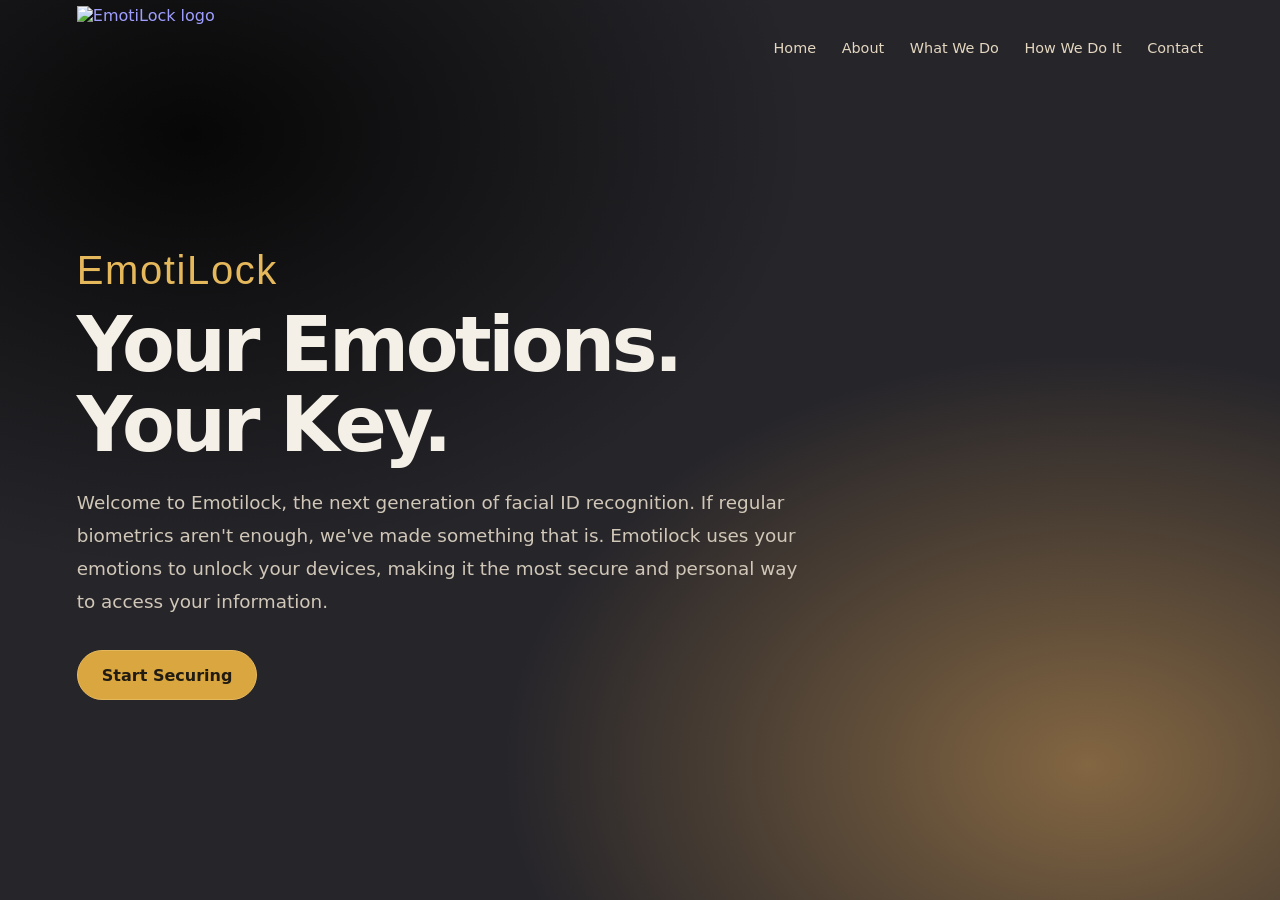
==== index.html @ ed674977 "css updates" ====
<!DOCTYPE html>
<html lang="en">
<head>
    <meta charset="UTF-8">
    <meta name="viewport" content="width=device-width, initial-scale=1.0">
    <title>EmotiLock - Home</title>
    <link rel="stylesheet" href="styles.css">
    <link rel="icon" href="favicon.ico" sizes="any">
    <link rel="icon" type="image/png" sizes="32x32" href="favicon-32x32.png">
    <link rel="icon" type="image/png" sizes="16x16" href="favicon-16x16.png">
    <link rel="apple-touch-icon" href="logo_apple.png">
    <link rel="manifest" href="site.webmanifest">
</head>
<body>
    <header class="site-header">
        <a class="brand" href="index.html" aria-label="EmotiLock home">
            <img src="emotilock_dark.png" alt="EmotiLock logo" width="242" height="136">
        </a>
        <nav aria-label="Main navigation">
            <a href="index.html" aria-current="page">Home</a>
            <a href="about.html">About</a>
            <a href="unique.html">What We Do</a>
            <a href="how.html">How We Do It</a>
            <a href="contact.html">Contact</a>
        </nav>
    </header>
    <main class="hero">
        <section class="hero-copy" aria-labelledby="hero-title">
            <p class="hero-wordmark">EmotiLock</p>
            <h1 id="hero-title">Your Emotions.<br>Your Key.</h1>
            <p class="description">Welcome to Emotilock, the next generation of facial ID recognition. If regular biometrics aren't enough, we've made something that is. Emotilock uses your emotions to unlock your devices, making it the most secure and personal way to access your information.</p>
            <button class="primary-button" type="button">Start Securing</button>
        </section>
    </main>
</body>
</html>
---- styles.css ----
@font-face {
    font-family: "Spy Agency";
    src: url("./spyagencycond.ttf") format("truetype");
    font-style: normal;
    font-weight: 400;
    font-display: swap;
}

:root {
    color-scheme: dark;
    font-family: Inter, ui-sans-serif, system-ui, -apple-system, BlinkMacSystemFont, "Segoe UI", sans-serif;
    color: #f4f0e7;
    background: #26252a;
    font-synthesis: none;
    text-rendering: optimizeLegibility;
    -webkit-font-smoothing: antialiased;
    -moz-osx-font-smoothing: grayscale;
}

* {
    box-sizing: border-box;
}

body {
    min-width: 320px;
    min-height: 100vh;
    margin: 0;
    padding: 0 clamp(1.25rem, 6vw, 6rem);
    background:
        radial-gradient(ellipse at 15% 15%, #070707 0, transparent 40%),
        radial-gradient(ellipse at 85% 85%, #836642 0, transparent 38%),
        #26252a;
}

.site-header {
    width: min(100%, 1280px);
    min-height: 96px;
    margin: 0 auto;
    display: flex;
    align-items: center;
    justify-content: space-between;
    gap: 2rem;
}

.brand {
    display: inline-flex;
    flex: 0 0 auto;
    text-decoration: none;
}

.brand img {
    display: block;
    width: clamp(100px, 14vw, 150px);
    height: auto;
}

.site-header nav {
    display: flex;
    flex-wrap: wrap;
    justify-content: flex-end;
    gap: clamp(0.8rem, 2vw, 1.75rem);
}

.site-header nav a {
    color: #e4d7c0;
    font-size: 0.9rem;
    text-decoration: none;
    transition: color 160ms ease;
}

.site-header nav a:hover,
.site-header nav a:focus-visible {
    color: #e6b85c;
}

.hero,
.page-main {
    width: min(100%, 1280px);
    min-height: calc(100vh - 96px);
    margin: 0 auto;
    display: flex;
    align-items: center;
    padding: 2rem 0 5rem;
}

.hero-copy,
.page-content {
    position: relative;
    z-index: 1;
    width: min(100%, 800px);
}

.hero-wordmark,
.page-wordmark {
    margin: 0 0 0.75rem;
    color: #e6b85c;
    font-family: "Spy Agency", sans-serif;
    font-size: clamp(1.75rem, 4vw, 2.5rem);
    font-weight: 300;
    letter-spacing: 0.04em;
}

.hero h1,
.page-title {
    margin: 0;
    color: #f4f0e7;
    font-size: clamp(2.6rem, 6vw, 5.5rem);
    letter-spacing: -0.045em;
    line-height: 1.05;
}

.page-title {
    font-size: clamp(2.4rem, 5vw, 4.5rem);
}

.description,
.page-description {
    max-width: 62ch;
    margin: 1.25rem 0 2rem;
    color: #d0c7b8;
    font-size: clamp(1rem, 2vw, 1.15rem);
    line-height: 1.8;
}

.get-started,
.primary-button {
    display: inline-block;
    padding: 0.9rem 1.5rem;
    border: 1px solid #e6b85c;
    border-radius: 999px;
    background: #d9a640;
    color: #211b12;
    font: inherit;
    font-weight: 700;
    text-decoration: none;
    cursor: pointer;
    transition: background-color 160ms ease, transform 160ms ease;
}

.get-started:hover,
.primary-button:hover {
    transform: translateY(-2px);
    background: #f0c66f;
}

.get-started:focus-visible,
.primary-button:focus-visible {
    outline: 3px solid #f4f0e7;
    outline-offset: 4px;
}

.contact-links {
    display: grid;
    justify-items: start;
    gap: 0.75rem;
}

.contact-links a {
    color: #e6b85c;
    font-size: clamp(1rem, 2vw, 1.15rem);
    text-decoration-thickness: 1px;
    text-underline-offset: 0.25em;
}

.contact-links a:hover,
.contact-links a:focus-visible {
    color: #f4f0e7;
}

@media (max-width: 760px) {
    .site-header {
        align-items: flex-start;
        flex-direction: column;
        justify-content: center;
        gap: 1rem;
        padding: 1.25rem 0;
    }

    .site-header nav {
        justify-content: flex-start;
    }

    .hero,
    .page-main {
        min-height: 0;
        padding: 3rem 0;
    }
}

@media (max-width: 480px) {
    body {
        padding: 0 1rem;
    }

    .site-header nav {
        gap: 0.75rem 1rem;
    }

    .site-header nav a {
        font-size: 0.82rem;
    }
}
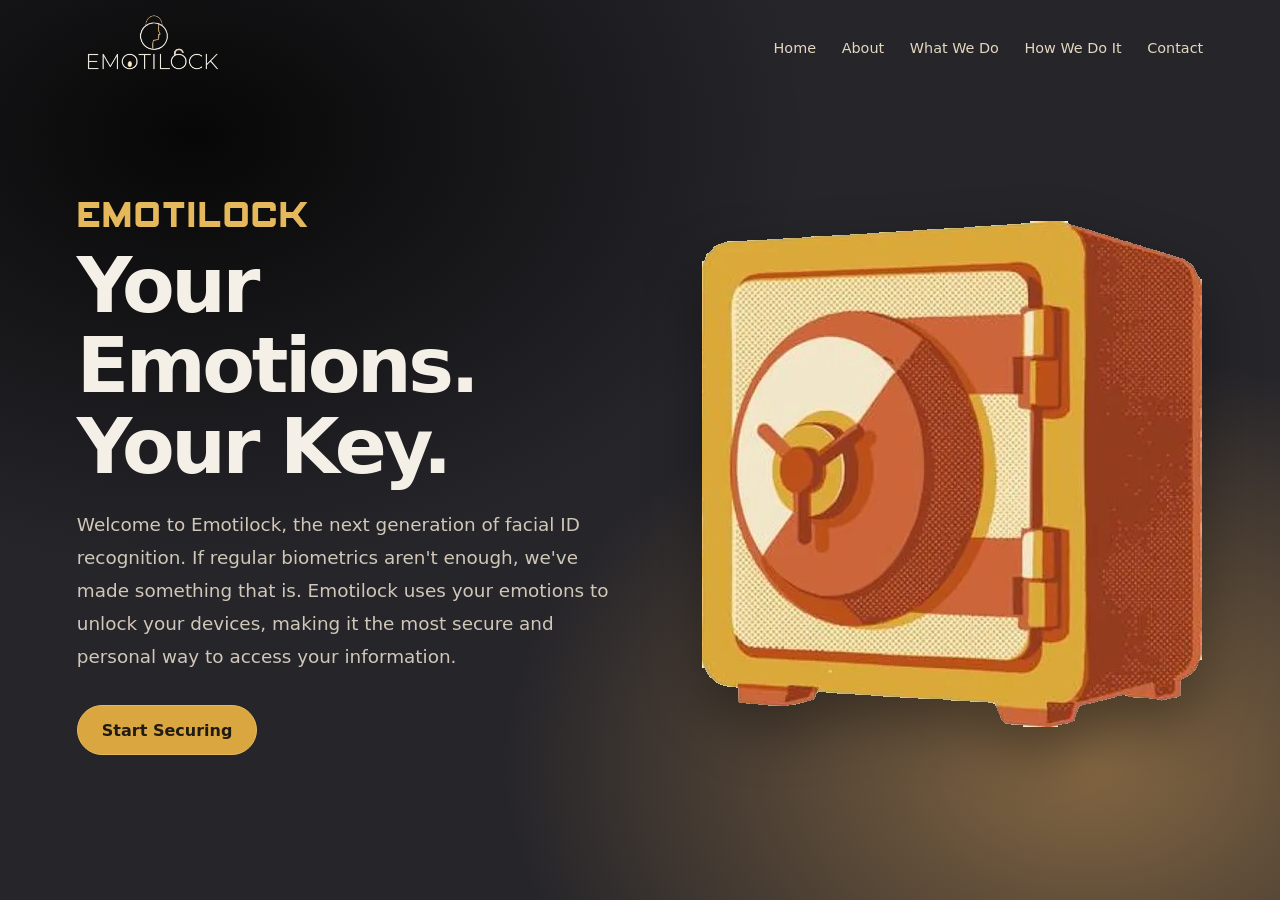
==== commit 4e2d1622: "Add files via upload After Vault" ====
--- a/index.html
+++ b/index.html
@@ -31,6 +31,9 @@
             <p class="description">Welcome to Emotilock, the next generation of facial ID recognition. If regular biometrics aren't enough, we've made something that is. Emotilock uses your emotions to unlock your devices, making it the most secure and personal way to access your information.</p>
             <button class="primary-button" type="button">Start Securing</button>
         </section>
+        <figure class="hero-art">
+            <img src="better.png" alt="Closed gold-toned safe with a round combination lock" width="500" height="500">
+        </figure>
     </main>
 </body>
 </html>
--- a/styles.css
+++ b/styles.css
@@ -83,11 +83,36 @@
     padding: 2rem 0 5rem;
 }
 
+.hero {
+    display: grid;
+    grid-template-columns: minmax(0, 1fr) minmax(280px, 0.9fr);
+    gap: clamp(2rem, 5vw, 5rem);
+}
+
 .hero-copy,
 .page-content {
     position: relative;
     z-index: 1;
     width: min(100%, 800px);
+}
+
+.hero-copy {
+    width: 100%;
+}
+
+.hero-art {
+    width: 100%;
+    max-width: 500px;
+    margin: 0 auto;
+    background: transparent;
+}
+
+.hero-art img {
+    display: block;
+    width: 100%;
+    height: auto;
+    background: transparent;
+    filter: drop-shadow(0 24px 28px rgb(0 0 0 / 35%));
 }
 
 .hero-wordmark,
@@ -185,6 +210,16 @@
         min-height: 0;
         padding: 3rem 0;
     }
+
+    .hero {
+        grid-template-columns: 1fr;
+        gap: 2rem;
+    }
+
+    .hero-art {
+        width: min(100%, 420px);
+    }
+
 }
 
 @media (max-width: 480px) {
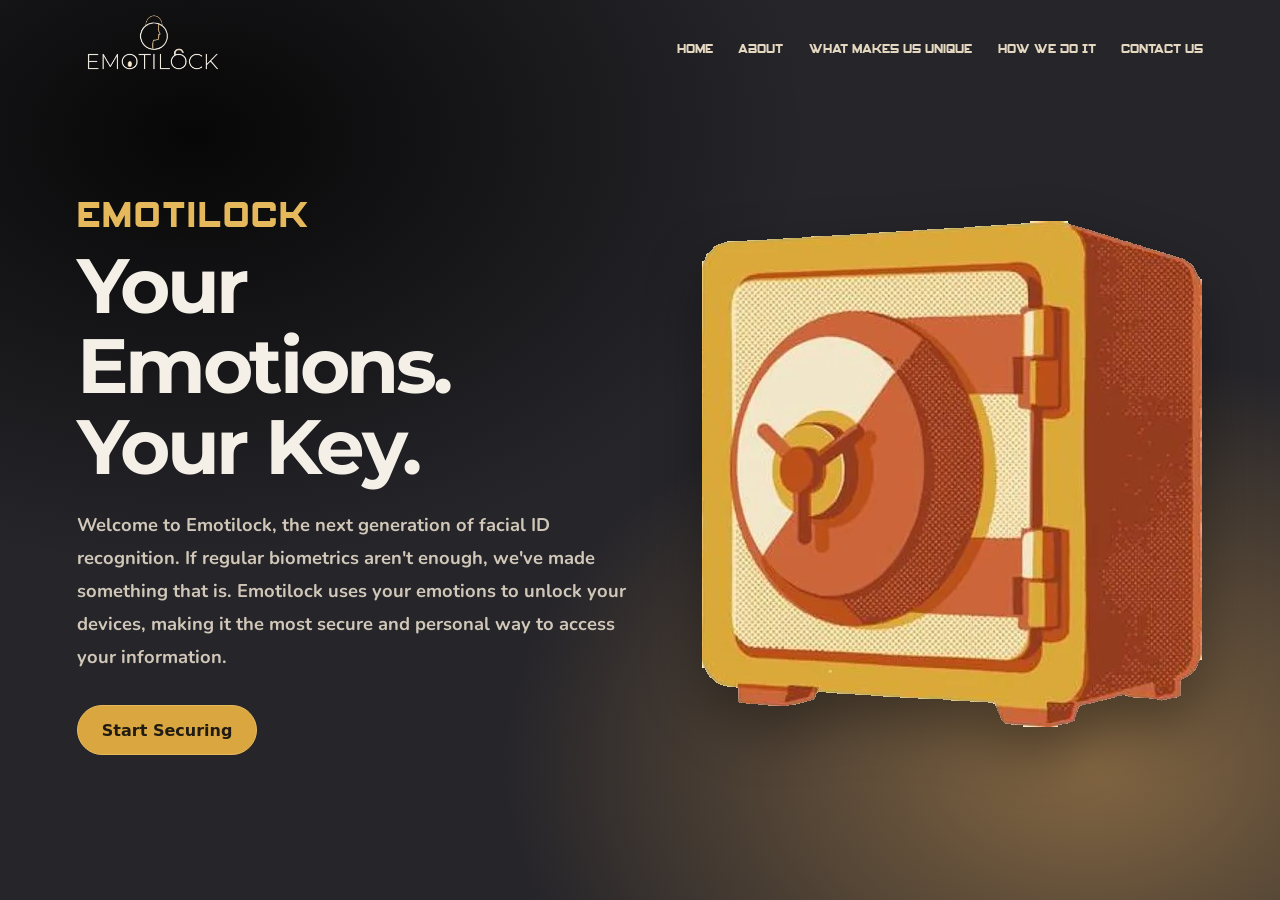
==== commit 8b30fa95: "Add files via upload Time for Este to lock in (for the website) :)" ====
--- a/index.html
+++ b/index.html
@@ -1,39 +1,42 @@
-<!DOCTYPE html>
-<html lang="en">
-<head>
-    <meta charset="UTF-8">
-    <meta name="viewport" content="width=device-width, initial-scale=1.0">
-    <title>EmotiLock - Home</title>
-    <link rel="stylesheet" href="styles.css">
-    <link rel="icon" href="favicon.ico" sizes="any">
-    <link rel="icon" type="image/png" sizes="32x32" href="favicon-32x32.png">
-    <link rel="icon" type="image/png" sizes="16x16" href="favicon-16x16.png">
-    <link rel="apple-touch-icon" href="logo_apple.png">
-    <link rel="manifest" href="site.webmanifest">
-</head>
-<body>
-    <header class="site-header">
-        <a class="brand" href="index.html" aria-label="EmotiLock home">
-            <img src="emotilock_dark.png" alt="EmotiLock logo" width="242" height="136">
-        </a>
-        <nav aria-label="Main navigation">
-            <a href="index.html" aria-current="page">Home</a>
-            <a href="about.html">About</a>
-            <a href="unique.html">What We Do</a>
-            <a href="how.html">How We Do It</a>
-            <a href="contact.html">Contact</a>
-        </nav>
-    </header>
-    <main class="hero">
-        <section class="hero-copy" aria-labelledby="hero-title">
-            <p class="hero-wordmark">EmotiLock</p>
-            <h1 id="hero-title">Your Emotions.<br>Your Key.</h1>
-            <p class="description">Welcome to Emotilock, the next generation of facial ID recognition. If regular biometrics aren't enough, we've made something that is. Emotilock uses your emotions to unlock your devices, making it the most secure and personal way to access your information.</p>
-            <button class="primary-button" type="button">Start Securing</button>
-        </section>
-        <figure class="hero-art">
-            <img src="better.png" alt="Closed gold-toned safe with a round combination lock" width="500" height="500">
-        </figure>
-    </main>
-</body>
-</html>
+<!DOCTYPE html>
+<html lang="en">
+<head>
+    <meta charset="UTF-8">
+    <meta name="viewport" content="width=device-width, initial-scale=1.0">
+    <title>EmotiLock - Home</title>
+    <link rel="preconnect" href="https://fonts.googleapis.com">
+    <link rel="preconnect" href="https://fonts.gstatic.com" crossorigin>
+    <link href="https://fonts.googleapis.com/css2?family=Montserrat:wght@400;500;600;700&family=Nunito:wght@700&display=swap" rel="stylesheet">
+    <link rel="stylesheet" href="styles.css">
+    <link rel="icon" href="favicon.ico" sizes="any">
+    <link rel="icon" type="image/png" sizes="32x32" href="favicon-32x32.png">
+    <link rel="icon" type="image/png" sizes="16x16" href="favicon-16x16.png">
+    <link rel="apple-touch-icon" href="logo_apple.png">
+    <link rel="manifest" href="site.webmanifest">
+</head>
+<body>
+    <header class="site-header">
+        <a class="brand" href="index.html" aria-label="EmotiLock home">
+            <img src="emotilock_dark.png" alt="EmotiLock logo" width="242" height="136">
+        </a>
+        <nav aria-label="Main navigation">
+            <a href="index.html" aria-current="page">Home</a>
+            <a href="about.html">About</a>
+            <a href="unique.html">What Makes Us Unique</a>
+            <a href="how.html">How We Do It</a>
+            <a href="contact.html">Contact Us</a>
+        </nav>
+    </header>
+    <main class="hero">
+        <section class="hero-copy" aria-labelledby="hero-title">
+            <p class="hero-wordmark">EmotiLock</p>
+            <h1 id="hero-title">Your Emotions.<br>Your Key.</h1>
+            <p class="description">Welcome to Emotilock, the next generation of facial ID recognition. If regular biometrics aren't enough, we've made something that is. Emotilock uses your emotions to unlock your devices, making it the most secure and personal way to access your information.</p>
+            <button class="primary-button" type="button">Start Securing</button>
+        </section>
+        <figure class="hero-art">
+            <img src="better.png" alt="Closed gold-toned safe with a round combination lock" width="500" height="500">
+        </figure>
+    </main>
+</body>
+</html>
--- a/styles.css
+++ b/styles.css
@@ -63,6 +63,7 @@
 
 .site-header nav a {
     color: #e4d7c0;
+    font-family: "Spy Agency", sans-serif;
     font-size: 0.9rem;
     text-decoration: none;
     transition: color 160ms ease;
@@ -83,6 +84,45 @@
     padding: 2rem 0 5rem;
 }
 
+.page-main {
+    position: relative;
+    isolation: isolate;
+}
+
+.page-main::before,
+.page-main::after {
+    position: absolute;
+    z-index: -1;
+    content: "";
+    pointer-events: none;
+}
+
+.page-main::before {
+    top: 12%;
+    right: -5rem;
+    width: clamp(220px, 34vw, 440px);
+    aspect-ratio: 1;
+    border: 1px solid rgb(230 184 92 / 22%);
+    border-radius: 50%;
+    box-shadow:
+        inset 0 0 0 18px rgb(230 184 92 / 3%),
+        inset 0 0 0 58px rgb(230 184 92 / 3%),
+        0 0 100px rgb(230 184 92 / 7%);
+}
+
+.page-main::after {
+    top: 22%;
+    right: clamp(2rem, 12vw, 10rem);
+    width: 12px;
+    aspect-ratio: 1;
+    border-radius: 50%;
+    background: #e6b85c;
+    box-shadow:
+        0 0 24px 8px rgb(230 184 92 / 24%),
+        -145px 140px 0 -4px rgb(230 184 92 / 70%),
+        -145px 140px 24px 2px rgb(230 184 92 / 20%);
+}
+
 .hero {
     display: grid;
     grid-template-columns: minmax(0, 1fr) minmax(280px, 0.9fr);
@@ -134,8 +174,516 @@
     line-height: 1.05;
 }
 
+.hero h1 {
+    font-family: "Montserrat", sans-serif;
+}
+
 .page-title {
     font-size: clamp(2.4rem, 5vw, 4.5rem);
+}
+
+.unique-main {
+    display: block;
+    padding-top: clamp(3rem, 7vh, 5rem);
+}
+
+.unique-main .page-content {
+    max-width: 850px;
+}
+
+.unique-features {
+    position: relative;
+    z-index: 1;
+    display: grid;
+    grid-template-columns: repeat(3, minmax(0, 1fr));
+    gap: 1rem;
+    margin-top: clamp(2rem, 5vh, 3.5rem);
+}
+
+.feature-card {
+    position: relative;
+    min-height: 270px;
+    padding: clamp(1.25rem, 2.5vw, 2rem);
+    overflow: hidden;
+    border: 1px solid rgb(230 184 92 / 24%);
+    border-radius: 18px;
+    background: linear-gradient(145deg, rgb(255 255 255 / 6%), rgb(255 255 255 / 1%));
+    box-shadow: 0 18px 44px rgb(0 0 0 / 12%);
+}
+
+.feature-card::after {
+    position: absolute;
+    right: -42px;
+    bottom: -52px;
+    width: 140px;
+    aspect-ratio: 1;
+    border: 1px solid rgb(230 184 92 / 16%);
+    border-radius: 50%;
+    content: "";
+    pointer-events: none;
+}
+
+.feature-icon {
+    width: 48px;
+    height: 48px;
+    display: grid;
+    place-items: center;
+    margin-bottom: 1.5rem;
+    border: 1px solid rgb(230 184 92 / 35%);
+    border-radius: 14px;
+    background: rgb(230 184 92 / 8%);
+}
+
+.feature-icon svg {
+    width: 28px;
+    height: 28px;
+    stroke: #e6b85c;
+    stroke-linecap: round;
+    stroke-linejoin: round;
+    stroke-width: 1.7;
+}
+
+.feature-index,
+.comparison-label {
+    color: #e6b85c;
+    font-size: 0.7rem;
+    font-weight: 700;
+    letter-spacing: 0.13em;
+}
+
+.feature-card h2 {
+    position: relative;
+    z-index: 1;
+    margin: 0.65rem 0 0.6rem;
+    color: #f4f0e7;
+    font-family: "Montserrat", sans-serif;
+    font-size: clamp(1.05rem, 1.5vw, 1.3rem);
+    line-height: 1.4;
+}
+
+.feature-card p,
+.comparison-card p {
+    position: relative;
+    z-index: 1;
+    margin: 0;
+    color: #d0c7b8;
+    font-size: 0.95rem;
+    line-height: 1.7;
+}
+
+.comparison-section {
+    position: relative;
+    z-index: 1;
+    margin: clamp(3rem, 7vh, 5rem) 0 1rem;
+    padding: clamp(1.5rem, 4vw, 3rem);
+    border: 1px solid rgb(230 184 92 / 22%);
+    border-radius: 22px;
+    background: linear-gradient(135deg, rgb(230 184 92 / 7%), rgb(255 255 255 / 2%));
+}
+
+.comparison-heading {
+    margin-bottom: 1.5rem;
+}
+
+.comparison-heading h2 {
+    margin: 0.5rem 0 0;
+    color: #f4f0e7;
+    font-family: "Montserrat", sans-serif;
+    font-size: clamp(1.5rem, 3vw, 2.2rem);
+    letter-spacing: -0.04em;
+}
+
+.comparison-grid {
+    display: grid;
+    grid-template-columns: minmax(0, 1fr) auto minmax(0, 1fr);
+    align-items: stretch;
+    gap: clamp(1rem, 3vw, 2rem);
+}
+
+.comparison-card {
+    padding: 1.35rem;
+    border: 1px solid rgb(255 255 255 / 9%);
+    border-radius: 16px;
+    background: rgb(9 9 10 / 28%);
+}
+
+.comparison-card-featured {
+    border-color: rgb(230 184 92 / 40%);
+    background: linear-gradient(145deg, rgb(230 184 92 / 10%), rgb(9 9 10 / 24%));
+}
+
+.comparison-card h3 {
+    margin: 0.7rem 0 0.5rem;
+    color: #f4f0e7;
+    font-family: "Montserrat", sans-serif;
+    font-size: 1.15rem;
+    line-height: 1.45;
+}
+
+.comparison-divider {
+    align-self: center;
+    color: #e6b85c;
+    font-family: "Spy Agency", sans-serif;
+    font-size: 1.1rem;
+    letter-spacing: 0.08em;
+}
+
+.comparison-note {
+    margin: 1rem 0 0;
+    color: #bfb6a8;
+    font-size: 0.82rem;
+    line-height: 1.6;
+}
+
+.unique-cta {
+    margin-top: 1.5rem;
+}
+
+.about-main,
+.contact-main {
+    display: block;
+    padding-top: clamp(3rem, 8vh, 6rem);
+}
+
+.about-intro {
+    display: grid;
+    grid-template-columns: minmax(0, 1.2fr) minmax(280px, 0.8fr);
+    align-items: center;
+    gap: clamp(2rem, 6vw, 6rem);
+}
+
+.about-statement {
+    position: relative;
+    min-height: 280px;
+    display: flex;
+    flex-direction: column;
+    justify-content: center;
+    padding: 2rem;
+    overflow: hidden;
+    border: 1px solid rgb(230 184 92 / 32%);
+    border-radius: 24px;
+    background:
+        radial-gradient(circle at 80% 20%, rgb(230 184 92 / 15%), transparent 48%),
+        linear-gradient(145deg, rgb(255 255 255 / 5%), rgb(255 255 255 / 1%));
+}
+
+.about-statement-label {
+    position: relative;
+    z-index: 1;
+    color: #e6b85c;
+    font-size: 0.72rem;
+    font-weight: 700;
+    letter-spacing: 0.16em;
+}
+
+.about-statement p {
+    position: relative;
+    z-index: 1;
+    margin: 1rem 0 0;
+    color: #d0c7b8;
+    font-family: "Montserrat", sans-serif;
+    font-size: clamp(1.2rem, 2.3vw, 1.7rem);
+    line-height: 1.55;
+}
+
+.about-statement strong {
+    color: #f4f0e7;
+}
+
+.about-statement-mark {
+    position: absolute;
+    right: 1rem;
+    bottom: -5.5rem;
+    color: rgb(230 184 92 / 9%);
+    font-family: "Spy Agency", sans-serif;
+    font-size: 18rem;
+    line-height: 1;
+}
+
+.about-orbit {
+    position: absolute;
+    right: -3rem;
+    top: -4rem;
+    width: 15rem;
+    aspect-ratio: 1;
+    border: 1px solid rgb(230 184 92 / 24%);
+    border-radius: 50%;
+}
+
+.about-orbit-two {
+    right: 1rem;
+    top: 0;
+    width: 7rem;
+    border-color: rgb(230 184 92 / 17%);
+}
+
+.about-principles {
+    position: relative;
+    z-index: 1;
+    margin-top: clamp(3rem, 8vh, 6rem);
+    padding-bottom: 2rem;
+}
+
+.about-section-heading {
+    margin-bottom: 1.5rem;
+}
+
+.about-section-heading h2 {
+    margin: 0.5rem 0 0;
+    color: #f4f0e7;
+    font-family: "Montserrat", sans-serif;
+    font-size: clamp(1.6rem, 3vw, 2.3rem);
+    letter-spacing: -0.04em;
+}
+
+.principle-grid {
+    display: grid;
+    grid-template-columns: repeat(3, minmax(0, 1fr));
+    gap: 1rem;
+}
+
+.principle-card {
+    position: relative;
+    min-height: 190px;
+    padding: 1.4rem;
+    overflow: hidden;
+    border-top: 1px solid rgb(230 184 92 / 45%);
+    border-radius: 0 0 16px 16px;
+    background: linear-gradient(180deg, rgb(230 184 92 / 7%), rgb(255 255 255 / 1%));
+}
+
+.principle-number {
+    color: #e6b85c;
+    font-family: "Spy Agency", sans-serif;
+    font-size: 0.95rem;
+    letter-spacing: 0.1em;
+}
+
+.principle-card h3 {
+    margin: 1rem 0 0.5rem;
+    color: #f4f0e7;
+    font-family: "Montserrat", sans-serif;
+    font-size: 1.05rem;
+}
+
+.principle-card p {
+    margin: 0;
+    color: #d0c7b8;
+    font-size: 0.92rem;
+    line-height: 1.7;
+}
+
+.about-next-link {
+    display: inline-flex;
+    align-items: center;
+    gap: 0.6rem;
+    margin-top: 1.5rem;
+    color: #e6b85c;
+    font-weight: 700;
+    text-decoration: none;
+}
+
+.about-next-link:hover,
+.about-next-link:focus-visible {
+    color: #f4f0e7;
+}
+
+.process-section {
+    position: relative;
+    z-index: 1;
+    width: min(100%, 1100px);
+    display: grid;
+    grid-template-columns: minmax(0, 1fr) auto minmax(0, 1fr) auto minmax(0, 1fr);
+    align-items: center;
+    gap: clamp(0.75rem, 2vw, 1.5rem);
+    margin: clamp(2rem, 5vh, 3.5rem) auto 0;
+}
+
+.process-step {
+    min-height: 220px;
+    display: flex;
+    flex-direction: column;
+    align-items: flex-start;
+    padding: 1.35rem;
+    border: 1px solid rgb(230 184 92 / 22%);
+    border-radius: 18px;
+    background: linear-gradient(145deg, rgb(255 255 255 / 5%), rgb(255 255 255 / 1%));
+}
+
+.process-index {
+    color: #e6b85c;
+    font-size: 0.68rem;
+    font-weight: 700;
+    letter-spacing: 0.12em;
+}
+
+.process-symbol {
+    position: relative;
+    width: 42px;
+    height: 42px;
+    display: block;
+    margin: 1.3rem 0 0.8rem;
+    border: 1px solid rgb(230 184 92 / 55%);
+    border-radius: 13px;
+    background: rgb(230 184 92 / 8%);
+}
+
+.process-camera::before {
+    position: absolute;
+    inset: 11px 8px;
+    border: 1px solid #e6b85c;
+    border-radius: 4px;
+    content: "";
+}
+
+.process-camera::after {
+    position: absolute;
+    top: 15px;
+    left: 16px;
+    width: 9px;
+    aspect-ratio: 1;
+    border: 1px solid #e6b85c;
+    border-radius: 50%;
+    content: "";
+}
+
+.process-scan::before,
+.process-scan::after {
+    position: absolute;
+    left: 9px;
+    width: 22px;
+    height: 7px;
+    border: 1px solid #e6b85c;
+    border-radius: 50%;
+    content: "";
+}
+
+.process-scan::before {
+    top: 11px;
+}
+
+.process-scan::after {
+    top: 20px;
+}
+
+.process-check::before {
+    position: absolute;
+    top: 10px;
+    left: 14px;
+    width: 12px;
+    height: 18px;
+    border-right: 2px solid #e6b85c;
+    border-bottom: 2px solid #e6b85c;
+    content: "";
+    transform: rotate(42deg);
+}
+
+.process-step h2 {
+    margin: 0 0 0.45rem;
+    color: #f4f0e7;
+    font-family: "Montserrat", sans-serif;
+    font-size: 1.05rem;
+}
+
+.process-step p {
+    margin: 0;
+    color: #d0c7b8;
+    font-size: 0.88rem;
+    line-height: 1.6;
+}
+
+.process-connector {
+    color: #e6b85c;
+    font-size: 1.25rem;
+}
+
+.how-main {
+    display: block;
+    padding-top: clamp(3rem, 8vh, 6rem);
+}
+
+.how-main .page-content {
+    max-width: 850px;
+}
+
+.expression-section {
+    position: relative;
+    z-index: 1;
+    width: min(100%, 1100px);
+    margin: clamp(2.5rem, 7vh, 5rem) auto 0;
+}
+
+.expression-heading {
+    margin-bottom: 1.5rem;
+}
+
+.section-kicker {
+    color: #e6b85c;
+    font-size: 0.78rem;
+    font-weight: 700;
+    letter-spacing: 0.14em;
+    text-transform: uppercase;
+}
+
+.expression-heading h2 {
+    margin: 0.5rem 0 0;
+    color: #f4f0e7;
+    font-family: "Montserrat", sans-serif;
+    font-size: clamp(1.6rem, 3vw, 2.3rem);
+    letter-spacing: -0.04em;
+}
+
+.expression-sequence {
+    display: grid;
+    grid-template-columns: repeat(4, minmax(0, 1fr));
+    gap: 0.85rem;
+    margin: 0;
+    padding: 0;
+    list-style: none;
+    counter-reset: expression-step;
+}
+
+.expression-sequence li {
+    position: relative;
+    min-height: 118px;
+    display: flex;
+    flex-direction: column;
+    justify-content: space-between;
+    gap: 1.25rem;
+    padding: 1rem 1.1rem;
+    overflow: hidden;
+    border: 1px solid rgb(230 184 92 / 22%);
+    border-radius: 16px;
+    background: linear-gradient(145deg, rgb(255 255 255 / 5%), rgb(255 255 255 / 1%));
+    color: #f4f0e7;
+    font-family: "Montserrat", sans-serif;
+    font-size: 1.05rem;
+    font-weight: 600;
+}
+
+.expression-sequence li::after {
+    position: absolute;
+    right: -22px;
+    bottom: -34px;
+    width: 84px;
+    aspect-ratio: 1;
+    border: 1px solid rgb(230 184 92 / 22%);
+    border-radius: 50%;
+    content: "";
+}
+
+.expression-number {
+    color: #e6b85c;
+    font-family: "Spy Agency", sans-serif;
+    font-size: 0.9rem;
+    letter-spacing: 0.08em;
+}
+
+.sequence-note {
+    margin: 1rem 0 0;
+    color: #bfb6a8;
+    font-size: 0.9rem;
+    line-height: 1.7;
 }
 
 .description,
@@ -145,6 +693,11 @@
     color: #d0c7b8;
     font-size: clamp(1rem, 2vw, 1.15rem);
     line-height: 1.8;
+}
+
+.hero-copy .description {
+    font-family: "Nunito", sans-serif;
+    font-weight: 700;
 }
 
 .get-started,
@@ -177,7 +730,17 @@
 .contact-links {
     display: grid;
     justify-items: start;
-    gap: 0.75rem;
+    gap: 1rem;
+}
+
+.contact-person {
+    margin: 0;
+    color: #f4f0e7;
+    line-height: 1.8;
+}
+
+.contact-person strong {
+    font-weight: 700;
 }
 
 .contact-links a {
@@ -190,6 +753,123 @@
 .contact-links a:hover,
 .contact-links a:focus-visible {
     color: #f4f0e7;
+}
+
+.contact-main {
+    padding-bottom: clamp(3rem, 8vh, 6rem);
+}
+
+.contact-intro {
+    position: relative;
+    z-index: 1;
+    max-width: 800px;
+}
+
+.contact-people {
+    position: relative;
+    z-index: 1;
+    display: grid;
+    grid-template-columns: repeat(3, minmax(0, 1fr));
+    gap: 1rem;
+    margin-top: clamp(2rem, 5vh, 3.5rem);
+}
+
+.contact-card {
+    position: relative;
+    min-width: 0;
+    min-height: 255px;
+    display: flex;
+    flex-direction: column;
+    align-items: flex-start;
+    padding: 1.4rem;
+    overflow: hidden;
+    border: 1px solid rgb(230 184 92 / 24%);
+    border-radius: 18px;
+    background: linear-gradient(145deg, rgb(255 255 255 / 6%), rgb(255 255 255 / 1%));
+    box-shadow: 0 18px 44px rgb(0 0 0 / 12%);
+}
+
+.contact-card::after {
+    position: absolute;
+    right: -45px;
+    top: 55px;
+    width: 140px;
+    aspect-ratio: 1;
+    border: 1px solid rgb(230 184 92 / 15%);
+    border-radius: 50%;
+    content: "";
+    pointer-events: none;
+}
+
+.contact-card-index {
+    color: #e6b85c;
+    font-size: 0.68rem;
+    font-weight: 700;
+    letter-spacing: 0.13em;
+}
+
+.contact-avatar {
+    width: 48px;
+    height: 48px;
+    display: grid;
+    place-items: center;
+    margin-top: 1.2rem;
+    border: 1px solid rgb(230 184 92 / 45%);
+    border-radius: 50%;
+    background: rgb(230 184 92 / 9%);
+    color: #f4f0e7;
+    font-family: "Montserrat", sans-serif;
+    font-size: 0.85rem;
+    font-weight: 700;
+}
+
+.contact-card h2 {
+    position: relative;
+    z-index: 1;
+    margin: 0.9rem 0 0.35rem;
+    color: #f4f0e7;
+    font-family: "Montserrat", sans-serif;
+    font-size: 1.1rem;
+}
+
+.contact-email {
+    position: relative;
+    z-index: 1;
+    color: #d0c7b8;
+    font-size: 0.87rem;
+    overflow-wrap: anywhere;
+    text-decoration: none;
+}
+
+.contact-email:hover,
+.contact-email:focus-visible {
+    color: #f4f0e7;
+    text-decoration: underline;
+    text-underline-offset: 0.2em;
+}
+
+.contact-social {
+    position: relative;
+    z-index: 1;
+    display: inline-flex;
+    align-items: center;
+    gap: 0.45rem;
+    margin-top: auto;
+    padding-top: 1rem;
+    color: #e6b85c;
+    font-size: 0.82rem;
+    font-weight: 700;
+    text-decoration: none;
+}
+
+.contact-social:hover,
+.contact-social:focus-visible {
+    color: #f4f0e7;
+}
+
+.contact-social-empty {
+    color: #9e9587;
+    font-weight: 400;
 }
 
 @media (max-width: 760px) {
@@ -220,6 +900,72 @@
         width: min(100%, 420px);
     }
 
+    .page-main::before {
+        top: 4%;
+        right: -8rem;
+    }
+
+    .page-main::after {
+        top: 12%;
+        right: 3rem;
+    }
+
+    .expression-sequence {
+        grid-template-columns: repeat(2, minmax(0, 1fr));
+    }
+
+    .unique-features {
+        grid-template-columns: 1fr;
+    }
+
+    .feature-card {
+        min-height: 0;
+    }
+
+    .comparison-grid {
+        grid-template-columns: 1fr;
+        gap: 0.8rem;
+    }
+
+    .comparison-divider {
+        justify-self: center;
+    }
+
+    .about-intro {
+        grid-template-columns: 1fr;
+    }
+
+    .about-statement {
+        min-height: 220px;
+    }
+
+    .principle-grid,
+    .contact-people {
+        grid-template-columns: 1fr;
+    }
+
+    .principle-card {
+        min-height: 0;
+    }
+
+    .contact-card {
+        min-height: 230px;
+    }
+
+    .process-section {
+        grid-template-columns: 1fr;
+        gap: 0.7rem;
+    }
+
+    .process-step {
+        min-height: 0;
+    }
+
+    .process-connector {
+        justify-self: center;
+        transform: rotate(90deg);
+    }
+
 }
 
 @media (max-width: 480px) {
@@ -234,4 +980,10 @@
     .site-header nav a {
         font-size: 0.82rem;
     }
-}
+
+    .expression-sequence li {
+        min-height: 100px;
+        padding: 0.85rem;
+        font-size: 0.95rem;
+    }
+}
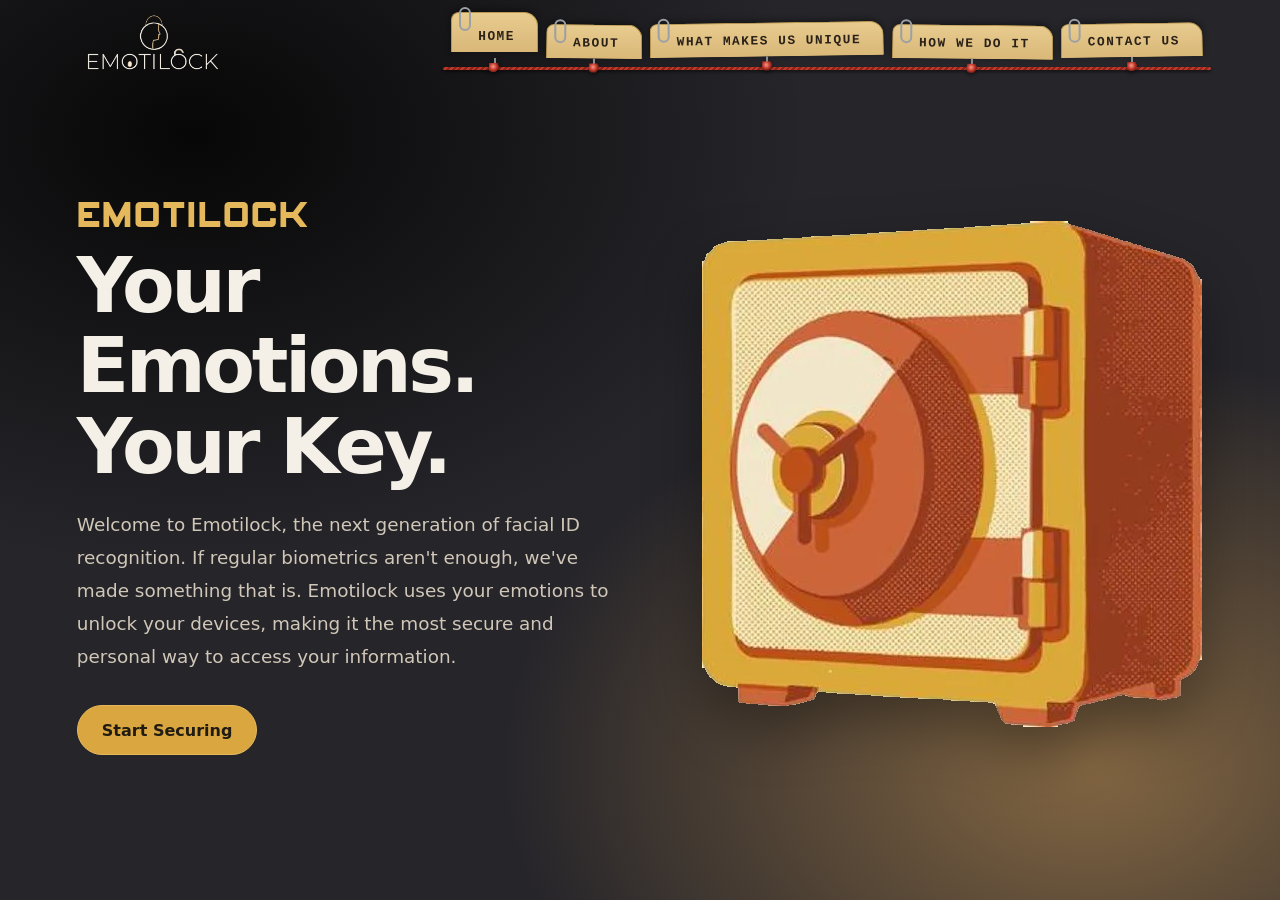
==== commit dc80ce05: "Fixed Favicons again" ====
--- a/index.html
+++ b/index.html
@@ -8,11 +8,11 @@
     <link rel="preconnect" href="https://fonts.gstatic.com" crossorigin>
     <link href="https://fonts.googleapis.com/css2?family=Montserrat:wght@400;500;600;700&family=Nunito:wght@700&display=swap" rel="stylesheet">
     <link rel="stylesheet" href="styles.css">
-    <link rel="icon" href="favicon.ico" sizes="any">
-    <link rel="icon" type="image/png" sizes="32x32" href="favicon-32x32.png">
-    <link rel="icon" type="image/png" sizes="16x16" href="favicon-16x16.png">
-    <link rel="apple-touch-icon" href="logo_apple.png">
-    <link rel="manifest" href="site.webmanifest">
+    <link rel="icon" href="images/favicon.ico" sizes="any">
+    <link rel="icon" type="image/png" sizes="32x32" href="images/favicon-32x32.png">
+    <link rel="icon" type="image/png" sizes="16x16" href="images/favicon-16x16.png">
+    <link rel="apple-touch-icon" href="images/logo_apple.png">
+    <link rel="manifest" href="images/site.webmanifest">
 </head>
 <body>
     <header class="site-header">
--- a/styles.css
+++ b/styles.css
@@ -5,7 +5,7 @@
     font-weight: 400;
     font-display: swap;
 }
-
+ 
 :root {
     color-scheme: dark;
     font-family: Inter, ui-sans-serif, system-ui, -apple-system, BlinkMacSystemFont, "Segoe UI", sans-serif;
@@ -15,12 +15,19 @@
     text-rendering: optimizeLegibility;
     -webkit-font-smoothing: antialiased;
     -moz-osx-font-smoothing: grayscale;
-}
-
+ 
+    /* heist folder colors */
+    --folder: #d9b878;
+    --folder-light: #e8cb8f;
+    --folder-dark: #b8964f;
+    --ink: #2a2118;
+    --stamp: #c0392b;
+}
+ 
 * {
     box-sizing: border-box;
 }
-
+ 
 body {
     min-width: 320px;
     min-height: 100vh;
@@ -31,7 +38,7 @@
         radial-gradient(ellipse at 85% 85%, #836642 0, transparent 38%),
         #26252a;
 }
-
+ 
 .site-header {
     width: min(100%, 1280px);
     min-height: 96px;
@@ -41,39 +48,145 @@
     justify-content: space-between;
     gap: 2rem;
 }
-
+ 
 .brand {
     display: inline-flex;
     flex: 0 0 auto;
     text-decoration: none;
 }
-
+ 
 .brand img {
     display: block;
     width: clamp(100px, 14vw, 150px);
     height: auto;
 }
-
+ 
+/* ---------- NAV: FOLDER TABS ---------- */
 .site-header nav {
     display: flex;
     flex-wrap: wrap;
     justify-content: flex-end;
-    gap: clamp(0.8rem, 2vw, 1.75rem);
-}
-
+    align-items: flex-end;
+    gap: 8px;
+    margin: 0;
+    padding: 0 0 20px; /* room for the string + pins under the tabs */
+    list-style: none;
+    position: relative;
+}
+ 
+/* if your links are wrapped in <li>, this keeps the list tidy */
+.site-header nav li {
+    list-style: none;
+    margin: 0;
+    padding: 0;
+    background: none;
+}
+ 
 .site-header nav a {
-    color: #e4d7c0;
-    font-family: "Spy Agency", sans-serif;
-    font-size: 0.9rem;
+    position: relative;
+    display: block;
+    padding: 10px 22px 8px 26px;
+    color: var(--ink);
+    font-family: "Courier New", Courier, monospace;
+    font-size: 0.8rem;
+    font-weight: 700;
+    letter-spacing: 0.12em;
+    text-transform: uppercase;
     text-decoration: none;
-    transition: color 160ms ease;
-}
-
+    /* layer 1: CLASSIFIED stamp (hidden until hover), layer 2: folder color */
+    background-color: var(--folder);
+    background-image:
+        url("data:image/svg+xml,%3Csvg xmlns='http://www.w3.org/2000/svg' width='72' height='22' viewBox='0 0 72 22'%3E%3Cg transform='rotate(8 36 11)'%3E%3Crect x='3' y='5' width='66' height='12' rx='2' fill='none' stroke='%23c0392b' stroke-width='1.6'/%3E%3Ctext x='36' y='14' text-anchor='middle' font-family='Courier New,monospace' font-weight='700' font-size='8' letter-spacing='1' fill='%23c0392b'%3ECLASSIFIED%3C/text%3E%3C/g%3E%3C/svg%3E"),
+        linear-gradient(180deg, var(--folder-light), var(--folder));
+    background-repeat: no-repeat;
+    background-position: right 3px top 0, 0 0;
+    background-size: 0 0, 100% 100%;
+    border: 1px solid var(--folder-dark);
+    border-bottom: none;
+    border-radius: 8px 14px 0 0;
+    box-shadow: 0 -2px 6px rgb(0 0 0 / 40%);
+    transform-origin: bottom left;
+    transition: transform 150ms ease, padding 150ms ease, background-size 120ms ease;
+    z-index: 1; /* keeps tabs and pins above the string */
+}
+ 
+/* staggered "stacked on a desk" tilt (works with or without <li>) */
+.site-header nav a:nth-of-type(odd),
+.site-header nav li:nth-child(odd) > a {
+    transform: rotate(-0.8deg);
+}
+ 
+.site-header nav a:nth-of-type(even),
+.site-header nav li:nth-child(even) > a {
+    transform: rotate(0.6deg);
+}
+ 
+.site-header nav a:hover,
+.site-header nav a:focus-visible,
+.site-header nav a[aria-current="page"] {
+    color: var(--ink);
+    transform: translateY(-6px) rotate(0);
+    padding-top: 16px;
+    outline: none;
+}
+ 
+/* paperclip */
+.site-header nav a::before {
+    content: "";
+    position: absolute;
+    left: 7px;
+    top: -6px;
+    width: 8px;
+    height: 20px;
+    border: 2px solid #9aa0a6;
+    border-radius: 6px;
+}
+ 
+/* CLASSIFIED stamp pops in on hover */
 .site-header nav a:hover,
 .site-header nav a:focus-visible {
-    color: #e6b85c;
-}
-
+    background-size: 72px 22px, 100% 100%;
+}
+ 
+/* red string running under the tabs */
+.site-header nav::after {
+    content: "";
+    position: absolute;
+    left: -8px;
+    right: -8px;
+    bottom: 8px;
+    height: 3px;
+    border-radius: 2px;
+    background: repeating-linear-gradient(135deg, #8f2418 0 2px, #c0392b 2px 4px);
+    box-shadow: 0 2px 3px rgb(0 0 0 / 50%);
+    pointer-events: none;
+    z-index: 0;
+}
+ 
+/* a pin dropping from each tab onto the string */
+.site-header nav a::after {
+    content: "";
+    position: absolute;
+    top: 100%;
+    left: 50%;
+    width: 11px;
+    height: 16px;
+    margin-left: -5.5px;
+    background:
+        radial-gradient(circle at 38% 32%, #ff9a8a 0, #c0392b 3.5px, #7a1d14 5.5px, transparent 5.7px) 50% 100% / 11px 11px no-repeat,
+        linear-gradient(#8a8f94, #8a8f94) 50% 0 / 2px 6px no-repeat;
+    filter: drop-shadow(0 2px 2px rgb(0 0 0 / 50%));
+    pointer-events: none;
+}
+ 
+/* when a tab lifts on hover, keep its pin anchored on the string */
+.site-header nav a:hover::after,
+.site-header nav a:focus-visible::after,
+.site-header nav a[aria-current="page"]::after {
+    top: calc(100% + 6px);
+}
+ 
+/* ---------- PAGE CONTENT ---------- */
 .hero,
 .page-main {
     width: min(100%, 1280px);
@@ -83,70 +196,31 @@
     align-items: center;
     padding: 2rem 0 5rem;
 }
-
-.page-main {
-    position: relative;
-    isolation: isolate;
-}
-
-.page-main::before,
-.page-main::after {
-    position: absolute;
-    z-index: -1;
-    content: "";
-    pointer-events: none;
-}
-
-.page-main::before {
-    top: 12%;
-    right: -5rem;
-    width: clamp(220px, 34vw, 440px);
-    aspect-ratio: 1;
-    border: 1px solid rgb(230 184 92 / 22%);
-    border-radius: 50%;
-    box-shadow:
-        inset 0 0 0 18px rgb(230 184 92 / 3%),
-        inset 0 0 0 58px rgb(230 184 92 / 3%),
-        0 0 100px rgb(230 184 92 / 7%);
-}
-
-.page-main::after {
-    top: 22%;
-    right: clamp(2rem, 12vw, 10rem);
-    width: 12px;
-    aspect-ratio: 1;
-    border-radius: 50%;
-    background: #e6b85c;
-    box-shadow:
-        0 0 24px 8px rgb(230 184 92 / 24%),
-        -145px 140px 0 -4px rgb(230 184 92 / 70%),
-        -145px 140px 24px 2px rgb(230 184 92 / 20%);
-}
-
+ 
 .hero {
     display: grid;
     grid-template-columns: minmax(0, 1fr) minmax(280px, 0.9fr);
     gap: clamp(2rem, 5vw, 5rem);
 }
-
+ 
 .hero-copy,
 .page-content {
     position: relative;
     z-index: 1;
     width: min(100%, 800px);
 }
-
+ 
 .hero-copy {
     width: 100%;
 }
-
+ 
 .hero-art {
     width: 100%;
     max-width: 500px;
     margin: 0 auto;
     background: transparent;
 }
-
+ 
 .hero-art img {
     display: block;
     width: 100%;
@@ -154,7 +228,7 @@
     background: transparent;
     filter: drop-shadow(0 24px 28px rgb(0 0 0 / 35%));
 }
-
+ 
 .hero-wordmark,
 .page-wordmark {
     margin: 0 0 0.75rem;
@@ -164,7 +238,7 @@
     font-weight: 300;
     letter-spacing: 0.04em;
 }
-
+ 
 .hero h1,
 .page-title {
     margin: 0;
@@ -173,519 +247,11 @@
     letter-spacing: -0.045em;
     line-height: 1.05;
 }
-
-.hero h1 {
-    font-family: "Montserrat", sans-serif;
-}
-
+ 
 .page-title {
     font-size: clamp(2.4rem, 5vw, 4.5rem);
 }
-
-.unique-main {
-    display: block;
-    padding-top: clamp(3rem, 7vh, 5rem);
-}
-
-.unique-main .page-content {
-    max-width: 850px;
-}
-
-.unique-features {
-    position: relative;
-    z-index: 1;
-    display: grid;
-    grid-template-columns: repeat(3, minmax(0, 1fr));
-    gap: 1rem;
-    margin-top: clamp(2rem, 5vh, 3.5rem);
-}
-
-.feature-card {
-    position: relative;
-    min-height: 270px;
-    padding: clamp(1.25rem, 2.5vw, 2rem);
-    overflow: hidden;
-    border: 1px solid rgb(230 184 92 / 24%);
-    border-radius: 18px;
-    background: linear-gradient(145deg, rgb(255 255 255 / 6%), rgb(255 255 255 / 1%));
-    box-shadow: 0 18px 44px rgb(0 0 0 / 12%);
-}
-
-.feature-card::after {
-    position: absolute;
-    right: -42px;
-    bottom: -52px;
-    width: 140px;
-    aspect-ratio: 1;
-    border: 1px solid rgb(230 184 92 / 16%);
-    border-radius: 50%;
-    content: "";
-    pointer-events: none;
-}
-
-.feature-icon {
-    width: 48px;
-    height: 48px;
-    display: grid;
-    place-items: center;
-    margin-bottom: 1.5rem;
-    border: 1px solid rgb(230 184 92 / 35%);
-    border-radius: 14px;
-    background: rgb(230 184 92 / 8%);
-}
-
-.feature-icon svg {
-    width: 28px;
-    height: 28px;
-    stroke: #e6b85c;
-    stroke-linecap: round;
-    stroke-linejoin: round;
-    stroke-width: 1.7;
-}
-
-.feature-index,
-.comparison-label {
-    color: #e6b85c;
-    font-size: 0.7rem;
-    font-weight: 700;
-    letter-spacing: 0.13em;
-}
-
-.feature-card h2 {
-    position: relative;
-    z-index: 1;
-    margin: 0.65rem 0 0.6rem;
-    color: #f4f0e7;
-    font-family: "Montserrat", sans-serif;
-    font-size: clamp(1.05rem, 1.5vw, 1.3rem);
-    line-height: 1.4;
-}
-
-.feature-card p,
-.comparison-card p {
-    position: relative;
-    z-index: 1;
-    margin: 0;
-    color: #d0c7b8;
-    font-size: 0.95rem;
-    line-height: 1.7;
-}
-
-.comparison-section {
-    position: relative;
-    z-index: 1;
-    margin: clamp(3rem, 7vh, 5rem) 0 1rem;
-    padding: clamp(1.5rem, 4vw, 3rem);
-    border: 1px solid rgb(230 184 92 / 22%);
-    border-radius: 22px;
-    background: linear-gradient(135deg, rgb(230 184 92 / 7%), rgb(255 255 255 / 2%));
-}
-
-.comparison-heading {
-    margin-bottom: 1.5rem;
-}
-
-.comparison-heading h2 {
-    margin: 0.5rem 0 0;
-    color: #f4f0e7;
-    font-family: "Montserrat", sans-serif;
-    font-size: clamp(1.5rem, 3vw, 2.2rem);
-    letter-spacing: -0.04em;
-}
-
-.comparison-grid {
-    display: grid;
-    grid-template-columns: minmax(0, 1fr) auto minmax(0, 1fr);
-    align-items: stretch;
-    gap: clamp(1rem, 3vw, 2rem);
-}
-
-.comparison-card {
-    padding: 1.35rem;
-    border: 1px solid rgb(255 255 255 / 9%);
-    border-radius: 16px;
-    background: rgb(9 9 10 / 28%);
-}
-
-.comparison-card-featured {
-    border-color: rgb(230 184 92 / 40%);
-    background: linear-gradient(145deg, rgb(230 184 92 / 10%), rgb(9 9 10 / 24%));
-}
-
-.comparison-card h3 {
-    margin: 0.7rem 0 0.5rem;
-    color: #f4f0e7;
-    font-family: "Montserrat", sans-serif;
-    font-size: 1.15rem;
-    line-height: 1.45;
-}
-
-.comparison-divider {
-    align-self: center;
-    color: #e6b85c;
-    font-family: "Spy Agency", sans-serif;
-    font-size: 1.1rem;
-    letter-spacing: 0.08em;
-}
-
-.comparison-note {
-    margin: 1rem 0 0;
-    color: #bfb6a8;
-    font-size: 0.82rem;
-    line-height: 1.6;
-}
-
-.unique-cta {
-    margin-top: 1.5rem;
-}
-
-.about-main,
-.contact-main {
-    display: block;
-    padding-top: clamp(3rem, 8vh, 6rem);
-}
-
-.about-intro {
-    display: grid;
-    grid-template-columns: minmax(0, 1.2fr) minmax(280px, 0.8fr);
-    align-items: center;
-    gap: clamp(2rem, 6vw, 6rem);
-}
-
-.about-statement {
-    position: relative;
-    min-height: 280px;
-    display: flex;
-    flex-direction: column;
-    justify-content: center;
-    padding: 2rem;
-    overflow: hidden;
-    border: 1px solid rgb(230 184 92 / 32%);
-    border-radius: 24px;
-    background:
-        radial-gradient(circle at 80% 20%, rgb(230 184 92 / 15%), transparent 48%),
-        linear-gradient(145deg, rgb(255 255 255 / 5%), rgb(255 255 255 / 1%));
-}
-
-.about-statement-label {
-    position: relative;
-    z-index: 1;
-    color: #e6b85c;
-    font-size: 0.72rem;
-    font-weight: 700;
-    letter-spacing: 0.16em;
-}
-
-.about-statement p {
-    position: relative;
-    z-index: 1;
-    margin: 1rem 0 0;
-    color: #d0c7b8;
-    font-family: "Montserrat", sans-serif;
-    font-size: clamp(1.2rem, 2.3vw, 1.7rem);
-    line-height: 1.55;
-}
-
-.about-statement strong {
-    color: #f4f0e7;
-}
-
-.about-statement-mark {
-    position: absolute;
-    right: 1rem;
-    bottom: -5.5rem;
-    color: rgb(230 184 92 / 9%);
-    font-family: "Spy Agency", sans-serif;
-    font-size: 18rem;
-    line-height: 1;
-}
-
-.about-orbit {
-    position: absolute;
-    right: -3rem;
-    top: -4rem;
-    width: 15rem;
-    aspect-ratio: 1;
-    border: 1px solid rgb(230 184 92 / 24%);
-    border-radius: 50%;
-}
-
-.about-orbit-two {
-    right: 1rem;
-    top: 0;
-    width: 7rem;
-    border-color: rgb(230 184 92 / 17%);
-}
-
-.about-principles {
-    position: relative;
-    z-index: 1;
-    margin-top: clamp(3rem, 8vh, 6rem);
-    padding-bottom: 2rem;
-}
-
-.about-section-heading {
-    margin-bottom: 1.5rem;
-}
-
-.about-section-heading h2 {
-    margin: 0.5rem 0 0;
-    color: #f4f0e7;
-    font-family: "Montserrat", sans-serif;
-    font-size: clamp(1.6rem, 3vw, 2.3rem);
-    letter-spacing: -0.04em;
-}
-
-.principle-grid {
-    display: grid;
-    grid-template-columns: repeat(3, minmax(0, 1fr));
-    gap: 1rem;
-}
-
-.principle-card {
-    position: relative;
-    min-height: 190px;
-    padding: 1.4rem;
-    overflow: hidden;
-    border-top: 1px solid rgb(230 184 92 / 45%);
-    border-radius: 0 0 16px 16px;
-    background: linear-gradient(180deg, rgb(230 184 92 / 7%), rgb(255 255 255 / 1%));
-}
-
-.principle-number {
-    color: #e6b85c;
-    font-family: "Spy Agency", sans-serif;
-    font-size: 0.95rem;
-    letter-spacing: 0.1em;
-}
-
-.principle-card h3 {
-    margin: 1rem 0 0.5rem;
-    color: #f4f0e7;
-    font-family: "Montserrat", sans-serif;
-    font-size: 1.05rem;
-}
-
-.principle-card p {
-    margin: 0;
-    color: #d0c7b8;
-    font-size: 0.92rem;
-    line-height: 1.7;
-}
-
-.about-next-link {
-    display: inline-flex;
-    align-items: center;
-    gap: 0.6rem;
-    margin-top: 1.5rem;
-    color: #e6b85c;
-    font-weight: 700;
-    text-decoration: none;
-}
-
-.about-next-link:hover,
-.about-next-link:focus-visible {
-    color: #f4f0e7;
-}
-
-.process-section {
-    position: relative;
-    z-index: 1;
-    width: min(100%, 1100px);
-    display: grid;
-    grid-template-columns: minmax(0, 1fr) auto minmax(0, 1fr) auto minmax(0, 1fr);
-    align-items: center;
-    gap: clamp(0.75rem, 2vw, 1.5rem);
-    margin: clamp(2rem, 5vh, 3.5rem) auto 0;
-}
-
-.process-step {
-    min-height: 220px;
-    display: flex;
-    flex-direction: column;
-    align-items: flex-start;
-    padding: 1.35rem;
-    border: 1px solid rgb(230 184 92 / 22%);
-    border-radius: 18px;
-    background: linear-gradient(145deg, rgb(255 255 255 / 5%), rgb(255 255 255 / 1%));
-}
-
-.process-index {
-    color: #e6b85c;
-    font-size: 0.68rem;
-    font-weight: 700;
-    letter-spacing: 0.12em;
-}
-
-.process-symbol {
-    position: relative;
-    width: 42px;
-    height: 42px;
-    display: block;
-    margin: 1.3rem 0 0.8rem;
-    border: 1px solid rgb(230 184 92 / 55%);
-    border-radius: 13px;
-    background: rgb(230 184 92 / 8%);
-}
-
-.process-camera::before {
-    position: absolute;
-    inset: 11px 8px;
-    border: 1px solid #e6b85c;
-    border-radius: 4px;
-    content: "";
-}
-
-.process-camera::after {
-    position: absolute;
-    top: 15px;
-    left: 16px;
-    width: 9px;
-    aspect-ratio: 1;
-    border: 1px solid #e6b85c;
-    border-radius: 50%;
-    content: "";
-}
-
-.process-scan::before,
-.process-scan::after {
-    position: absolute;
-    left: 9px;
-    width: 22px;
-    height: 7px;
-    border: 1px solid #e6b85c;
-    border-radius: 50%;
-    content: "";
-}
-
-.process-scan::before {
-    top: 11px;
-}
-
-.process-scan::after {
-    top: 20px;
-}
-
-.process-check::before {
-    position: absolute;
-    top: 10px;
-    left: 14px;
-    width: 12px;
-    height: 18px;
-    border-right: 2px solid #e6b85c;
-    border-bottom: 2px solid #e6b85c;
-    content: "";
-    transform: rotate(42deg);
-}
-
-.process-step h2 {
-    margin: 0 0 0.45rem;
-    color: #f4f0e7;
-    font-family: "Montserrat", sans-serif;
-    font-size: 1.05rem;
-}
-
-.process-step p {
-    margin: 0;
-    color: #d0c7b8;
-    font-size: 0.88rem;
-    line-height: 1.6;
-}
-
-.process-connector {
-    color: #e6b85c;
-    font-size: 1.25rem;
-}
-
-.how-main {
-    display: block;
-    padding-top: clamp(3rem, 8vh, 6rem);
-}
-
-.how-main .page-content {
-    max-width: 850px;
-}
-
-.expression-section {
-    position: relative;
-    z-index: 1;
-    width: min(100%, 1100px);
-    margin: clamp(2.5rem, 7vh, 5rem) auto 0;
-}
-
-.expression-heading {
-    margin-bottom: 1.5rem;
-}
-
-.section-kicker {
-    color: #e6b85c;
-    font-size: 0.78rem;
-    font-weight: 700;
-    letter-spacing: 0.14em;
-    text-transform: uppercase;
-}
-
-.expression-heading h2 {
-    margin: 0.5rem 0 0;
-    color: #f4f0e7;
-    font-family: "Montserrat", sans-serif;
-    font-size: clamp(1.6rem, 3vw, 2.3rem);
-    letter-spacing: -0.04em;
-}
-
-.expression-sequence {
-    display: grid;
-    grid-template-columns: repeat(4, minmax(0, 1fr));
-    gap: 0.85rem;
-    margin: 0;
-    padding: 0;
-    list-style: none;
-    counter-reset: expression-step;
-}
-
-.expression-sequence li {
-    position: relative;
-    min-height: 118px;
-    display: flex;
-    flex-direction: column;
-    justify-content: space-between;
-    gap: 1.25rem;
-    padding: 1rem 1.1rem;
-    overflow: hidden;
-    border: 1px solid rgb(230 184 92 / 22%);
-    border-radius: 16px;
-    background: linear-gradient(145deg, rgb(255 255 255 / 5%), rgb(255 255 255 / 1%));
-    color: #f4f0e7;
-    font-family: "Montserrat", sans-serif;
-    font-size: 1.05rem;
-    font-weight: 600;
-}
-
-.expression-sequence li::after {
-    position: absolute;
-    right: -22px;
-    bottom: -34px;
-    width: 84px;
-    aspect-ratio: 1;
-    border: 1px solid rgb(230 184 92 / 22%);
-    border-radius: 50%;
-    content: "";
-}
-
-.expression-number {
-    color: #e6b85c;
-    font-family: "Spy Agency", sans-serif;
-    font-size: 0.9rem;
-    letter-spacing: 0.08em;
-}
-
-.sequence-note {
-    margin: 1rem 0 0;
-    color: #bfb6a8;
-    font-size: 0.9rem;
-    line-height: 1.7;
-}
-
+ 
 .description,
 .page-description {
     max-width: 62ch;
@@ -694,12 +260,7 @@
     font-size: clamp(1rem, 2vw, 1.15rem);
     line-height: 1.8;
 }
-
-.hero-copy .description {
-    font-family: "Nunito", sans-serif;
-    font-weight: 700;
-}
-
+ 
 .get-started,
 .primary-button {
     display: inline-block;
@@ -714,164 +275,37 @@
     cursor: pointer;
     transition: background-color 160ms ease, transform 160ms ease;
 }
-
+ 
 .get-started:hover,
 .primary-button:hover {
     transform: translateY(-2px);
     background: #f0c66f;
 }
-
+ 
 .get-started:focus-visible,
 .primary-button:focus-visible {
     outline: 3px solid #f4f0e7;
     outline-offset: 4px;
 }
-
+ 
 .contact-links {
     display: grid;
     justify-items: start;
-    gap: 1rem;
-}
-
-.contact-person {
-    margin: 0;
-    color: #f4f0e7;
-    line-height: 1.8;
-}
-
-.contact-person strong {
-    font-weight: 700;
-}
-
+    gap: 0.75rem;
+}
+ 
 .contact-links a {
     color: #e6b85c;
     font-size: clamp(1rem, 2vw, 1.15rem);
     text-decoration-thickness: 1px;
     text-underline-offset: 0.25em;
 }
-
+ 
 .contact-links a:hover,
 .contact-links a:focus-visible {
     color: #f4f0e7;
 }
-
-.contact-main {
-    padding-bottom: clamp(3rem, 8vh, 6rem);
-}
-
-.contact-intro {
-    position: relative;
-    z-index: 1;
-    max-width: 800px;
-}
-
-.contact-people {
-    position: relative;
-    z-index: 1;
-    display: grid;
-    grid-template-columns: repeat(3, minmax(0, 1fr));
-    gap: 1rem;
-    margin-top: clamp(2rem, 5vh, 3.5rem);
-}
-
-.contact-card {
-    position: relative;
-    min-width: 0;
-    min-height: 255px;
-    display: flex;
-    flex-direction: column;
-    align-items: flex-start;
-    padding: 1.4rem;
-    overflow: hidden;
-    border: 1px solid rgb(230 184 92 / 24%);
-    border-radius: 18px;
-    background: linear-gradient(145deg, rgb(255 255 255 / 6%), rgb(255 255 255 / 1%));
-    box-shadow: 0 18px 44px rgb(0 0 0 / 12%);
-}
-
-.contact-card::after {
-    position: absolute;
-    right: -45px;
-    top: 55px;
-    width: 140px;
-    aspect-ratio: 1;
-    border: 1px solid rgb(230 184 92 / 15%);
-    border-radius: 50%;
-    content: "";
-    pointer-events: none;
-}
-
-.contact-card-index {
-    color: #e6b85c;
-    font-size: 0.68rem;
-    font-weight: 700;
-    letter-spacing: 0.13em;
-}
-
-.contact-avatar {
-    width: 48px;
-    height: 48px;
-    display: grid;
-    place-items: center;
-    margin-top: 1.2rem;
-    border: 1px solid rgb(230 184 92 / 45%);
-    border-radius: 50%;
-    background: rgb(230 184 92 / 9%);
-    color: #f4f0e7;
-    font-family: "Montserrat", sans-serif;
-    font-size: 0.85rem;
-    font-weight: 700;
-}
-
-.contact-card h2 {
-    position: relative;
-    z-index: 1;
-    margin: 0.9rem 0 0.35rem;
-    color: #f4f0e7;
-    font-family: "Montserrat", sans-serif;
-    font-size: 1.1rem;
-}
-
-.contact-email {
-    position: relative;
-    z-index: 1;
-    color: #d0c7b8;
-    font-size: 0.87rem;
-    overflow-wrap: anywhere;
-    text-decoration: none;
-}
-
-.contact-email:hover,
-.contact-email:focus-visible {
-    color: #f4f0e7;
-    text-decoration: underline;
-    text-underline-offset: 0.2em;
-}
-
-.contact-social {
-    position: relative;
-    z-index: 1;
-    display: inline-flex;
-    align-items: center;
-    gap: 0.45rem;
-    margin-top: auto;
-    padding-top: 1rem;
-    color: #e6b85c;
-    font-size: 0.82rem;
-    font-weight: 700;
-    text-decoration: none;
-}
-
-.contact-social:hover,
-.contact-social:focus-visible {
-    color: #f4f0e7;
-}
-
-.contact-social-empty {
-    color: #9e9587;
-    font-weight: 400;
-}
-
+ 
 @media (max-width: 760px) {
     .site-header {
         align-items: flex-start;
@@ -880,110 +314,45 @@
         gap: 1rem;
         padding: 1.25rem 0;
     }
-
+ 
     .site-header nav {
         justify-content: flex-start;
-    }
-
+        padding-bottom: 0;
+    }
+ 
+    /* tabs wrap onto several rows on small screens, so skip the string */
+    .site-header nav::after,
+    .site-header nav a::after {
+        display: none;
+    }
+ 
     .hero,
     .page-main {
         min-height: 0;
         padding: 3rem 0;
     }
-
+ 
     .hero {
         grid-template-columns: 1fr;
         gap: 2rem;
     }
-
+ 
     .hero-art {
         width: min(100%, 420px);
     }
-
-    .page-main::before {
-        top: 4%;
-        right: -8rem;
-    }
-
-    .page-main::after {
-        top: 12%;
-        right: 3rem;
-    }
-
-    .expression-sequence {
-        grid-template-columns: repeat(2, minmax(0, 1fr));
-    }
-
-    .unique-features {
-        grid-template-columns: 1fr;
-    }
-
-    .feature-card {
-        min-height: 0;
-    }
-
-    .comparison-grid {
-        grid-template-columns: 1fr;
-        gap: 0.8rem;
-    }
-
-    .comparison-divider {
-        justify-self: center;
-    }
-
-    .about-intro {
-        grid-template-columns: 1fr;
-    }
-
-    .about-statement {
-        min-height: 220px;
-    }
-
-    .principle-grid,
-    .contact-people {
-        grid-template-columns: 1fr;
-    }
-
-    .principle-card {
-        min-height: 0;
-    }
-
-    .contact-card {
-        min-height: 230px;
-    }
-
-    .process-section {
-        grid-template-columns: 1fr;
-        gap: 0.7rem;
-    }
-
-    .process-step {
-        min-height: 0;
-    }
-
-    .process-connector {
-        justify-self: center;
-        transform: rotate(90deg);
-    }
-
-}
-
+}
+ 
 @media (max-width: 480px) {
     body {
         padding: 0 1rem;
     }
-
+ 
     .site-header nav {
-        gap: 0.75rem 1rem;
-    }
-
+        gap: 0.5rem;
+    }
+ 
     .site-header nav a {
-        font-size: 0.82rem;
-    }
-
-    .expression-sequence li {
-        min-height: 100px;
-        padding: 0.85rem;
-        font-size: 0.95rem;
-    }
-}
+        padding: 8px 14px 6px 20px;
+        font-size: 0.7rem;
+    }
+}
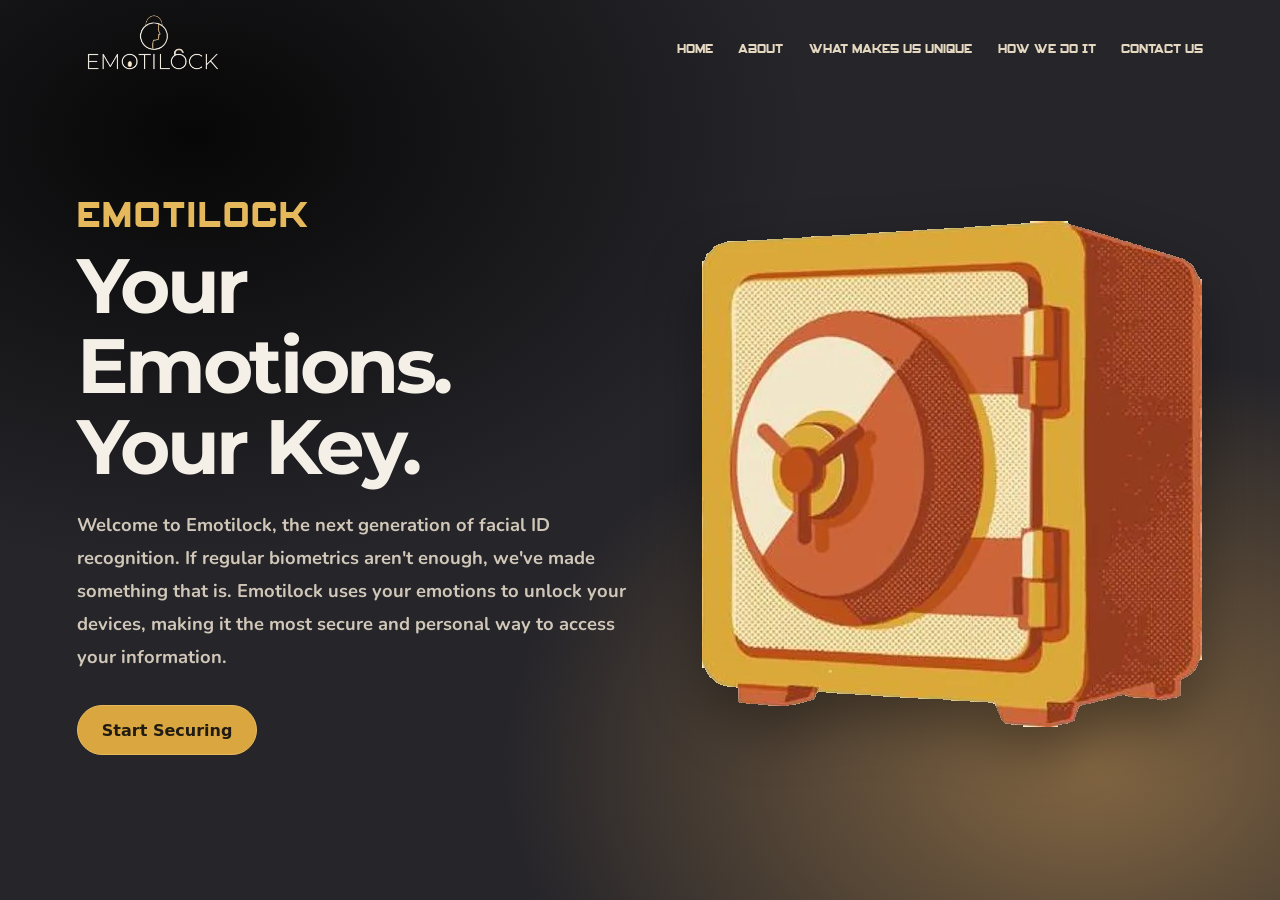
==== commit d58d874c: "Add files via upload" ====
--- a/index.html
+++ b/index.html
@@ -8,11 +8,11 @@
     <link rel="preconnect" href="https://fonts.gstatic.com" crossorigin>
     <link href="https://fonts.googleapis.com/css2?family=Montserrat:wght@400;500;600;700&family=Nunito:wght@700&display=swap" rel="stylesheet">
     <link rel="stylesheet" href="styles.css">
-    <link rel="icon" href="images/favicon.ico" sizes="any">
-    <link rel="icon" type="image/png" sizes="32x32" href="images/favicon-32x32.png">
-    <link rel="icon" type="image/png" sizes="16x16" href="images/favicon-16x16.png">
-    <link rel="apple-touch-icon" href="images/logo_apple.png">
-    <link rel="manifest" href="images/site.webmanifest">
+    <link rel="icon" href="favicon.ico" sizes="any">
+    <link rel="icon" type="image/png" sizes="32x32" href="favicon-32x32.png">
+    <link rel="icon" type="image/png" sizes="16x16" href="favicon-16x16.png">
+    <link rel="apple-touch-icon" href="logo_apple.png">
+    <link rel="manifest" href="site.webmanifest">
 </head>
 <body>
     <header class="site-header">
--- a/styles.css
+++ b/styles.css
@@ -5,7 +5,7 @@
     font-weight: 400;
     font-display: swap;
 }
- 
+
 :root {
     color-scheme: dark;
     font-family: Inter, ui-sans-serif, system-ui, -apple-system, BlinkMacSystemFont, "Segoe UI", sans-serif;
@@ -15,19 +15,12 @@
     text-rendering: optimizeLegibility;
     -webkit-font-smoothing: antialiased;
     -moz-osx-font-smoothing: grayscale;
- 
-    /* heist folder colors */
-    --folder: #d9b878;
-    --folder-light: #e8cb8f;
-    --folder-dark: #b8964f;
-    --ink: #2a2118;
-    --stamp: #c0392b;
-}
- 
+}
+
 * {
     box-sizing: border-box;
 }
- 
+
 body {
     min-width: 320px;
     min-height: 100vh;
@@ -38,7 +31,7 @@
         radial-gradient(ellipse at 85% 85%, #836642 0, transparent 38%),
         #26252a;
 }
- 
+
 .site-header {
     width: min(100%, 1280px);
     min-height: 96px;
@@ -48,145 +41,39 @@
     justify-content: space-between;
     gap: 2rem;
 }
- 
+
 .brand {
     display: inline-flex;
     flex: 0 0 auto;
     text-decoration: none;
 }
- 
+
 .brand img {
     display: block;
     width: clamp(100px, 14vw, 150px);
     height: auto;
 }
- 
-/* ---------- NAV: FOLDER TABS ---------- */
+
 .site-header nav {
     display: flex;
     flex-wrap: wrap;
     justify-content: flex-end;
-    align-items: flex-end;
-    gap: 8px;
-    margin: 0;
-    padding: 0 0 20px; /* room for the string + pins under the tabs */
-    list-style: none;
-    position: relative;
-}
- 
-/* if your links are wrapped in <li>, this keeps the list tidy */
-.site-header nav li {
-    list-style: none;
-    margin: 0;
-    padding: 0;
-    background: none;
-}
- 
+    gap: clamp(0.8rem, 2vw, 1.75rem);
+}
+
 .site-header nav a {
-    position: relative;
-    display: block;
-    padding: 10px 22px 8px 26px;
-    color: var(--ink);
-    font-family: "Courier New", Courier, monospace;
-    font-size: 0.8rem;
-    font-weight: 700;
-    letter-spacing: 0.12em;
-    text-transform: uppercase;
+    color: #e4d7c0;
+    font-family: "Spy Agency", sans-serif;
+    font-size: 0.9rem;
     text-decoration: none;
-    /* layer 1: CLASSIFIED stamp (hidden until hover), layer 2: folder color */
-    background-color: var(--folder);
-    background-image:
-        url("data:image/svg+xml,%3Csvg xmlns='http://www.w3.org/2000/svg' width='72' height='22' viewBox='0 0 72 22'%3E%3Cg transform='rotate(8 36 11)'%3E%3Crect x='3' y='5' width='66' height='12' rx='2' fill='none' stroke='%23c0392b' stroke-width='1.6'/%3E%3Ctext x='36' y='14' text-anchor='middle' font-family='Courier New,monospace' font-weight='700' font-size='8' letter-spacing='1' fill='%23c0392b'%3ECLASSIFIED%3C/text%3E%3C/g%3E%3C/svg%3E"),
-        linear-gradient(180deg, var(--folder-light), var(--folder));
-    background-repeat: no-repeat;
-    background-position: right 3px top 0, 0 0;
-    background-size: 0 0, 100% 100%;
-    border: 1px solid var(--folder-dark);
-    border-bottom: none;
-    border-radius: 8px 14px 0 0;
-    box-shadow: 0 -2px 6px rgb(0 0 0 / 40%);
-    transform-origin: bottom left;
-    transition: transform 150ms ease, padding 150ms ease, background-size 120ms ease;
-    z-index: 1; /* keeps tabs and pins above the string */
-}
- 
-/* staggered "stacked on a desk" tilt (works with or without <li>) */
-.site-header nav a:nth-of-type(odd),
-.site-header nav li:nth-child(odd) > a {
-    transform: rotate(-0.8deg);
-}
- 
-.site-header nav a:nth-of-type(even),
-.site-header nav li:nth-child(even) > a {
-    transform: rotate(0.6deg);
-}
- 
-.site-header nav a:hover,
-.site-header nav a:focus-visible,
-.site-header nav a[aria-current="page"] {
-    color: var(--ink);
-    transform: translateY(-6px) rotate(0);
-    padding-top: 16px;
-    outline: none;
-}
- 
-/* paperclip */
-.site-header nav a::before {
-    content: "";
-    position: absolute;
-    left: 7px;
-    top: -6px;
-    width: 8px;
-    height: 20px;
-    border: 2px solid #9aa0a6;
-    border-radius: 6px;
-}
- 
-/* CLASSIFIED stamp pops in on hover */
+    transition: color 160ms ease;
+}
+
 .site-header nav a:hover,
 .site-header nav a:focus-visible {
-    background-size: 72px 22px, 100% 100%;
-}
- 
-/* red string running under the tabs */
-.site-header nav::after {
-    content: "";
-    position: absolute;
-    left: -8px;
-    right: -8px;
-    bottom: 8px;
-    height: 3px;
-    border-radius: 2px;
-    background: repeating-linear-gradient(135deg, #8f2418 0 2px, #c0392b 2px 4px);
-    box-shadow: 0 2px 3px rgb(0 0 0 / 50%);
-    pointer-events: none;
-    z-index: 0;
-}
- 
-/* a pin dropping from each tab onto the string */
-.site-header nav a::after {
-    content: "";
-    position: absolute;
-    top: 100%;
-    left: 50%;
-    width: 11px;
-    height: 16px;
-    margin-left: -5.5px;
-    background:
-        radial-gradient(circle at 38% 32%, #ff9a8a 0, #c0392b 3.5px, #7a1d14 5.5px, transparent 5.7px) 50% 100% / 11px 11px no-repeat,
-        linear-gradient(#8a8f94, #8a8f94) 50% 0 / 2px 6px no-repeat;
-    filter: drop-shadow(0 2px 2px rgb(0 0 0 / 50%));
-    pointer-events: none;
-}
- 
-/* when a tab lifts on hover, keep its pin anchored on the string */
-.site-header nav a:hover::after,
-.site-header nav a:focus-visible::after,
-.site-header nav a[aria-current="page"]::after {
-    top: calc(100% + 6px);
-}
- 
-/* ---------- PAGE CONTENT ---------- */
+    color: #e6b85c;
+}
+
 .hero,
 .page-main {
     width: min(100%, 1280px);
@@ -196,31 +83,70 @@
     align-items: center;
     padding: 2rem 0 5rem;
 }
- 
+
+.page-main {
+    position: relative;
+    isolation: isolate;
+}
+
+.page-main::before,
+.page-main::after {
+    position: absolute;
+    z-index: -1;
+    content: "";
+    pointer-events: none;
+}
+
+.page-main::before {
+    top: 12%;
+    right: -5rem;
+    width: clamp(220px, 34vw, 440px);
+    aspect-ratio: 1;
+    border: 1px solid rgb(230 184 92 / 22%);
+    border-radius: 50%;
+    box-shadow:
+        inset 0 0 0 18px rgb(230 184 92 / 3%),
+        inset 0 0 0 58px rgb(230 184 92 / 3%),
+        0 0 100px rgb(230 184 92 / 7%);
+}
+
+.page-main::after {
+    top: 22%;
+    right: clamp(2rem, 12vw, 10rem);
+    width: 12px;
+    aspect-ratio: 1;
+    border-radius: 50%;
+    background: #e6b85c;
+    box-shadow:
+        0 0 24px 8px rgb(230 184 92 / 24%),
+        -145px 140px 0 -4px rgb(230 184 92 / 70%),
+        -145px 140px 24px 2px rgb(230 184 92 / 20%);
+}
+
 .hero {
     display: grid;
     grid-template-columns: minmax(0, 1fr) minmax(280px, 0.9fr);
     gap: clamp(2rem, 5vw, 5rem);
 }
- 
+
 .hero-copy,
 .page-content {
     position: relative;
     z-index: 1;
     width: min(100%, 800px);
 }
- 
+
 .hero-copy {
     width: 100%;
 }
- 
+
 .hero-art {
     width: 100%;
     max-width: 500px;
     margin: 0 auto;
     background: transparent;
 }
- 
+
 .hero-art img {
     display: block;
     width: 100%;
@@ -228,7 +154,7 @@
     background: transparent;
     filter: drop-shadow(0 24px 28px rgb(0 0 0 / 35%));
 }
- 
+
 .hero-wordmark,
 .page-wordmark {
     margin: 0 0 0.75rem;
@@ -238,7 +164,7 @@
     font-weight: 300;
     letter-spacing: 0.04em;
 }
- 
+
 .hero h1,
 .page-title {
     margin: 0;
@@ -247,11 +173,519 @@
     letter-spacing: -0.045em;
     line-height: 1.05;
 }
- 
+
+.hero h1 {
+    font-family: "Montserrat", sans-serif;
+}
+
 .page-title {
     font-size: clamp(2.4rem, 5vw, 4.5rem);
 }
- 
+
+.unique-main {
+    display: block;
+    padding-top: clamp(3rem, 7vh, 5rem);
+}
+
+.unique-main .page-content {
+    max-width: 850px;
+}
+
+.unique-features {
+    position: relative;
+    z-index: 1;
+    display: grid;
+    grid-template-columns: repeat(3, minmax(0, 1fr));
+    gap: 1rem;
+    margin-top: clamp(2rem, 5vh, 3.5rem);
+}
+
+.feature-card {
+    position: relative;
+    min-height: 270px;
+    padding: clamp(1.25rem, 2.5vw, 2rem);
+    overflow: hidden;
+    border: 1px solid rgb(230 184 92 / 24%);
+    border-radius: 18px;
+    background: linear-gradient(145deg, rgb(255 255 255 / 6%), rgb(255 255 255 / 1%));
+    box-shadow: 0 18px 44px rgb(0 0 0 / 12%);
+}
+
+.feature-card::after {
+    position: absolute;
+    right: -42px;
+    bottom: -52px;
+    width: 140px;
+    aspect-ratio: 1;
+    border: 1px solid rgb(230 184 92 / 16%);
+    border-radius: 50%;
+    content: "";
+    pointer-events: none;
+}
+
+.feature-icon {
+    width: 48px;
+    height: 48px;
+    display: grid;
+    place-items: center;
+    margin-bottom: 1.5rem;
+    border: 1px solid rgb(230 184 92 / 35%);
+    border-radius: 14px;
+    background: rgb(230 184 92 / 8%);
+}
+
+.feature-icon svg {
+    width: 28px;
+    height: 28px;
+    stroke: #e6b85c;
+    stroke-linecap: round;
+    stroke-linejoin: round;
+    stroke-width: 1.7;
+}
+
+.feature-index,
+.comparison-label {
+    color: #e6b85c;
+    font-size: 0.7rem;
+    font-weight: 700;
+    letter-spacing: 0.13em;
+}
+
+.feature-card h2 {
+    position: relative;
+    z-index: 1;
+    margin: 0.65rem 0 0.6rem;
+    color: #f4f0e7;
+    font-family: "Montserrat", sans-serif;
+    font-size: clamp(1.05rem, 1.5vw, 1.3rem);
+    line-height: 1.4;
+}
+
+.feature-card p,
+.comparison-card p {
+    position: relative;
+    z-index: 1;
+    margin: 0;
+    color: #d0c7b8;
+    font-size: 0.95rem;
+    line-height: 1.7;
+}
+
+.comparison-section {
+    position: relative;
+    z-index: 1;
+    margin: clamp(3rem, 7vh, 5rem) 0 1rem;
+    padding: clamp(1.5rem, 4vw, 3rem);
+    border: 1px solid rgb(230 184 92 / 22%);
+    border-radius: 22px;
+    background: linear-gradient(135deg, rgb(230 184 92 / 7%), rgb(255 255 255 / 2%));
+}
+
+.comparison-heading {
+    margin-bottom: 1.5rem;
+}
+
+.comparison-heading h2 {
+    margin: 0.5rem 0 0;
+    color: #f4f0e7;
+    font-family: "Montserrat", sans-serif;
+    font-size: clamp(1.5rem, 3vw, 2.2rem);
+    letter-spacing: -0.04em;
+}
+
+.comparison-grid {
+    display: grid;
+    grid-template-columns: minmax(0, 1fr) auto minmax(0, 1fr);
+    align-items: stretch;
+    gap: clamp(1rem, 3vw, 2rem);
+}
+
+.comparison-card {
+    padding: 1.35rem;
+    border: 1px solid rgb(255 255 255 / 9%);
+    border-radius: 16px;
+    background: rgb(9 9 10 / 28%);
+}
+
+.comparison-card-featured {
+    border-color: rgb(230 184 92 / 40%);
+    background: linear-gradient(145deg, rgb(230 184 92 / 10%), rgb(9 9 10 / 24%));
+}
+
+.comparison-card h3 {
+    margin: 0.7rem 0 0.5rem;
+    color: #f4f0e7;
+    font-family: "Montserrat", sans-serif;
+    font-size: 1.15rem;
+    line-height: 1.45;
+}
+
+.comparison-divider {
+    align-self: center;
+    color: #e6b85c;
+    font-family: "Spy Agency", sans-serif;
+    font-size: 1.1rem;
+    letter-spacing: 0.08em;
+}
+
+.comparison-note {
+    margin: 1rem 0 0;
+    color: #bfb6a8;
+    font-size: 0.82rem;
+    line-height: 1.6;
+}
+
+.unique-cta {
+    margin-top: 1.5rem;
+}
+
+.about-main,
+.contact-main {
+    display: block;
+    padding-top: clamp(3rem, 8vh, 6rem);
+}
+
+.about-intro {
+    display: grid;
+    grid-template-columns: minmax(0, 1.2fr) minmax(280px, 0.8fr);
+    align-items: center;
+    gap: clamp(2rem, 6vw, 6rem);
+}
+
+.about-statement {
+    position: relative;
+    min-height: 280px;
+    display: flex;
+    flex-direction: column;
+    justify-content: center;
+    padding: 2rem;
+    overflow: hidden;
+    border: 1px solid rgb(230 184 92 / 32%);
+    border-radius: 24px;
+    background:
+        radial-gradient(circle at 80% 20%, rgb(230 184 92 / 15%), transparent 48%),
+        linear-gradient(145deg, rgb(255 255 255 / 5%), rgb(255 255 255 / 1%));
+}
+
+.about-statement-label {
+    position: relative;
+    z-index: 1;
+    color: #e6b85c;
+    font-size: 0.72rem;
+    font-weight: 700;
+    letter-spacing: 0.16em;
+}
+
+.about-statement p {
+    position: relative;
+    z-index: 1;
+    margin: 1rem 0 0;
+    color: #d0c7b8;
+    font-family: "Montserrat", sans-serif;
+    font-size: clamp(1.2rem, 2.3vw, 1.7rem);
+    line-height: 1.55;
+}
+
+.about-statement strong {
+    color: #f4f0e7;
+}
+
+.about-statement-mark {
+    position: absolute;
+    right: 1rem;
+    bottom: -5.5rem;
+    color: rgb(230 184 92 / 9%);
+    font-family: "Spy Agency", sans-serif;
+    font-size: 18rem;
+    line-height: 1;
+}
+
+.about-orbit {
+    position: absolute;
+    right: -3rem;
+    top: -4rem;
+    width: 15rem;
+    aspect-ratio: 1;
+    border: 1px solid rgb(230 184 92 / 24%);
+    border-radius: 50%;
+}
+
+.about-orbit-two {
+    right: 1rem;
+    top: 0;
+    width: 7rem;
+    border-color: rgb(230 184 92 / 17%);
+}
+
+.about-principles {
+    position: relative;
+    z-index: 1;
+    margin-top: clamp(3rem, 8vh, 6rem);
+    padding-bottom: 2rem;
+}
+
+.about-section-heading {
+    margin-bottom: 1.5rem;
+}
+
+.about-section-heading h2 {
+    margin: 0.5rem 0 0;
+    color: #f4f0e7;
+    font-family: "Montserrat", sans-serif;
+    font-size: clamp(1.6rem, 3vw, 2.3rem);
+    letter-spacing: -0.04em;
+}
+
+.principle-grid {
+    display: grid;
+    grid-template-columns: repeat(3, minmax(0, 1fr));
+    gap: 1rem;
+}
+
+.principle-card {
+    position: relative;
+    min-height: 190px;
+    padding: 1.4rem;
+    overflow: hidden;
+    border-top: 1px solid rgb(230 184 92 / 45%);
+    border-radius: 0 0 16px 16px;
+    background: linear-gradient(180deg, rgb(230 184 92 / 7%), rgb(255 255 255 / 1%));
+}
+
+.principle-number {
+    color: #e6b85c;
+    font-family: "Spy Agency", sans-serif;
+    font-size: 0.95rem;
+    letter-spacing: 0.1em;
+}
+
+.principle-card h3 {
+    margin: 1rem 0 0.5rem;
+    color: #f4f0e7;
+    font-family: "Montserrat", sans-serif;
+    font-size: 1.05rem;
+}
+
+.principle-card p {
+    margin: 0;
+    color: #d0c7b8;
+    font-size: 0.92rem;
+    line-height: 1.7;
+}
+
+.about-next-link {
+    display: inline-flex;
+    align-items: center;
+    gap: 0.6rem;
+    margin-top: 1.5rem;
+    color: #e6b85c;
+    font-weight: 700;
+    text-decoration: none;
+}
+
+.about-next-link:hover,
+.about-next-link:focus-visible {
+    color: #f4f0e7;
+}
+
+.process-section {
+    position: relative;
+    z-index: 1;
+    width: min(100%, 1100px);
+    display: grid;
+    grid-template-columns: minmax(0, 1fr) auto minmax(0, 1fr) auto minmax(0, 1fr);
+    align-items: center;
+    gap: clamp(0.75rem, 2vw, 1.5rem);
+    margin: clamp(2rem, 5vh, 3.5rem) auto 0;
+}
+
+.process-step {
+    min-height: 220px;
+    display: flex;
+    flex-direction: column;
+    align-items: flex-start;
+    padding: 1.35rem;
+    border: 1px solid rgb(230 184 92 / 22%);
+    border-radius: 18px;
+    background: linear-gradient(145deg, rgb(255 255 255 / 5%), rgb(255 255 255 / 1%));
+}
+
+.process-index {
+    color: #e6b85c;
+    font-size: 0.68rem;
+    font-weight: 700;
+    letter-spacing: 0.12em;
+}
+
+.process-symbol {
+    position: relative;
+    width: 42px;
+    height: 42px;
+    display: block;
+    margin: 1.3rem 0 0.8rem;
+    border: 1px solid rgb(230 184 92 / 55%);
+    border-radius: 13px;
+    background: rgb(230 184 92 / 8%);
+}
+
+.process-camera::before {
+    position: absolute;
+    inset: 11px 8px;
+    border: 1px solid #e6b85c;
+    border-radius: 4px;
+    content: "";
+}
+
+.process-camera::after {
+    position: absolute;
+    top: 15px;
+    left: 16px;
+    width: 9px;
+    aspect-ratio: 1;
+    border: 1px solid #e6b85c;
+    border-radius: 50%;
+    content: "";
+}
+
+.process-scan::before,
+.process-scan::after {
+    position: absolute;
+    left: 9px;
+    width: 22px;
+    height: 7px;
+    border: 1px solid #e6b85c;
+    border-radius: 50%;
+    content: "";
+}
+
+.process-scan::before {
+    top: 11px;
+}
+
+.process-scan::after {
+    top: 20px;
+}
+
+.process-check::before {
+    position: absolute;
+    top: 10px;
+    left: 14px;
+    width: 12px;
+    height: 18px;
+    border-right: 2px solid #e6b85c;
+    border-bottom: 2px solid #e6b85c;
+    content: "";
+    transform: rotate(42deg);
+}
+
+.process-step h2 {
+    margin: 0 0 0.45rem;
+    color: #f4f0e7;
+    font-family: "Montserrat", sans-serif;
+    font-size: 1.05rem;
+}
+
+.process-step p {
+    margin: 0;
+    color: #d0c7b8;
+    font-size: 0.88rem;
+    line-height: 1.6;
+}
+
+.process-connector {
+    color: #e6b85c;
+    font-size: 1.25rem;
+}
+
+.how-main {
+    display: block;
+    padding-top: clamp(3rem, 8vh, 6rem);
+}
+
+.how-main .page-content {
+    max-width: 850px;
+}
+
+.expression-section {
+    position: relative;
+    z-index: 1;
+    width: min(100%, 1100px);
+    margin: clamp(2.5rem, 7vh, 5rem) auto 0;
+}
+
+.expression-heading {
+    margin-bottom: 1.5rem;
+}
+
+.section-kicker {
+    color: #e6b85c;
+    font-size: 0.78rem;
+    font-weight: 700;
+    letter-spacing: 0.14em;
+    text-transform: uppercase;
+}
+
+.expression-heading h2 {
+    margin: 0.5rem 0 0;
+    color: #f4f0e7;
+    font-family: "Montserrat", sans-serif;
+    font-size: clamp(1.6rem, 3vw, 2.3rem);
+    letter-spacing: -0.04em;
+}
+
+.expression-sequence {
+    display: grid;
+    grid-template-columns: repeat(4, minmax(0, 1fr));
+    gap: 0.85rem;
+    margin: 0;
+    padding: 0;
+    list-style: none;
+    counter-reset: expression-step;
+}
+
+.expression-sequence li {
+    position: relative;
+    min-height: 118px;
+    display: flex;
+    flex-direction: column;
+    justify-content: space-between;
+    gap: 1.25rem;
+    padding: 1rem 1.1rem;
+    overflow: hidden;
+    border: 1px solid rgb(230 184 92 / 22%);
+    border-radius: 16px;
+    background: linear-gradient(145deg, rgb(255 255 255 / 5%), rgb(255 255 255 / 1%));
+    color: #f4f0e7;
+    font-family: "Montserrat", sans-serif;
+    font-size: 1.05rem;
+    font-weight: 600;
+}
+
+.expression-sequence li::after {
+    position: absolute;
+    right: -22px;
+    bottom: -34px;
+    width: 84px;
+    aspect-ratio: 1;
+    border: 1px solid rgb(230 184 92 / 22%);
+    border-radius: 50%;
+    content: "";
+}
+
+.expression-number {
+    color: #e6b85c;
+    font-family: "Spy Agency", sans-serif;
+    font-size: 0.9rem;
+    letter-spacing: 0.08em;
+}
+
+.sequence-note {
+    margin: 1rem 0 0;
+    color: #bfb6a8;
+    font-size: 0.9rem;
+    line-height: 1.7;
+}
+
 .description,
 .page-description {
     max-width: 62ch;
@@ -260,7 +694,12 @@
     font-size: clamp(1rem, 2vw, 1.15rem);
     line-height: 1.8;
 }
- 
+
+.hero-copy .description {
+    font-family: "Nunito", sans-serif;
+    font-weight: 700;
+}
+
 .get-started,
 .primary-button {
     display: inline-block;
@@ -275,37 +714,164 @@
     cursor: pointer;
     transition: background-color 160ms ease, transform 160ms ease;
 }
- 
+
 .get-started:hover,
 .primary-button:hover {
     transform: translateY(-2px);
     background: #f0c66f;
 }
- 
+
 .get-started:focus-visible,
 .primary-button:focus-visible {
     outline: 3px solid #f4f0e7;
     outline-offset: 4px;
 }
- 
+
 .contact-links {
     display: grid;
     justify-items: start;
-    gap: 0.75rem;
-}
- 
+    gap: 1rem;
+}
+
+.contact-person {
+    margin: 0;
+    color: #f4f0e7;
+    line-height: 1.8;
+}
+
+.contact-person strong {
+    font-weight: 700;
+}
+
 .contact-links a {
     color: #e6b85c;
     font-size: clamp(1rem, 2vw, 1.15rem);
     text-decoration-thickness: 1px;
     text-underline-offset: 0.25em;
 }
- 
+
 .contact-links a:hover,
 .contact-links a:focus-visible {
     color: #f4f0e7;
 }
- 
+
+.contact-main {
+    padding-bottom: clamp(3rem, 8vh, 6rem);
+}
+
+.contact-intro {
+    position: relative;
+    z-index: 1;
+    max-width: 800px;
+}
+
+.contact-people {
+    position: relative;
+    z-index: 1;
+    display: grid;
+    grid-template-columns: repeat(3, minmax(0, 1fr));
+    gap: 1rem;
+    margin-top: clamp(2rem, 5vh, 3.5rem);
+}
+
+.contact-card {
+    position: relative;
+    min-width: 0;
+    min-height: 255px;
+    display: flex;
+    flex-direction: column;
+    align-items: flex-start;
+    padding: 1.4rem;
+    overflow: hidden;
+    border: 1px solid rgb(230 184 92 / 24%);
+    border-radius: 18px;
+    background: linear-gradient(145deg, rgb(255 255 255 / 6%), rgb(255 255 255 / 1%));
+    box-shadow: 0 18px 44px rgb(0 0 0 / 12%);
+}
+
+.contact-card::after {
+    position: absolute;
+    right: -45px;
+    top: 55px;
+    width: 140px;
+    aspect-ratio: 1;
+    border: 1px solid rgb(230 184 92 / 15%);
+    border-radius: 50%;
+    content: "";
+    pointer-events: none;
+}
+
+.contact-card-index {
+    color: #e6b85c;
+    font-size: 0.68rem;
+    font-weight: 700;
+    letter-spacing: 0.13em;
+}
+
+.contact-avatar {
+    width: 48px;
+    height: 48px;
+    display: grid;
+    place-items: center;
+    margin-top: 1.2rem;
+    border: 1px solid rgb(230 184 92 / 45%);
+    border-radius: 50%;
+    background: rgb(230 184 92 / 9%);
+    color: #f4f0e7;
+    font-family: "Montserrat", sans-serif;
+    font-size: 0.85rem;
+    font-weight: 700;
+}
+
+.contact-card h2 {
+    position: relative;
+    z-index: 1;
+    margin: 0.9rem 0 0.35rem;
+    color: #f4f0e7;
+    font-family: "Montserrat", sans-serif;
+    font-size: 1.1rem;
+}
+
+.contact-email {
+    position: relative;
+    z-index: 1;
+    color: #d0c7b8;
+    font-size: 0.87rem;
+    overflow-wrap: anywhere;
+    text-decoration: none;
+}
+
+.contact-email:hover,
+.contact-email:focus-visible {
+    color: #f4f0e7;
+    text-decoration: underline;
+    text-underline-offset: 0.2em;
+}
+
+.contact-social {
+    position: relative;
+    z-index: 1;
+    display: inline-flex;
+    align-items: center;
+    gap: 0.45rem;
+    margin-top: auto;
+    padding-top: 1rem;
+    color: #e6b85c;
+    font-size: 0.82rem;
+    font-weight: 700;
+    text-decoration: none;
+}
+
+.contact-social:hover,
+.contact-social:focus-visible {
+    color: #f4f0e7;
+}
+
+.contact-social-empty {
+    color: #9e9587;
+    font-weight: 400;
+}
+
 @media (max-width: 760px) {
     .site-header {
         align-items: flex-start;
@@ -314,45 +880,110 @@
         gap: 1rem;
         padding: 1.25rem 0;
     }
- 
+
     .site-header nav {
         justify-content: flex-start;
-        padding-bottom: 0;
-    }
- 
-    /* tabs wrap onto several rows on small screens, so skip the string */
-    .site-header nav::after,
-    .site-header nav a::after {
-        display: none;
-    }
- 
+    }
+
     .hero,
     .page-main {
         min-height: 0;
         padding: 3rem 0;
     }
- 
+
     .hero {
         grid-template-columns: 1fr;
         gap: 2rem;
     }
- 
+
     .hero-art {
         width: min(100%, 420px);
     }
-}
- 
+
+    .page-main::before {
+        top: 4%;
+        right: -8rem;
+    }
+
+    .page-main::after {
+        top: 12%;
+        right: 3rem;
+    }
+
+    .expression-sequence {
+        grid-template-columns: repeat(2, minmax(0, 1fr));
+    }
+
+    .unique-features {
+        grid-template-columns: 1fr;
+    }
+
+    .feature-card {
+        min-height: 0;
+    }
+
+    .comparison-grid {
+        grid-template-columns: 1fr;
+        gap: 0.8rem;
+    }
+
+    .comparison-divider {
+        justify-self: center;
+    }
+
+    .about-intro {
+        grid-template-columns: 1fr;
+    }
+
+    .about-statement {
+        min-height: 220px;
+    }
+
+    .principle-grid,
+    .contact-people {
+        grid-template-columns: 1fr;
+    }
+
+    .principle-card {
+        min-height: 0;
+    }
+
+    .contact-card {
+        min-height: 230px;
+    }
+
+    .process-section {
+        grid-template-columns: 1fr;
+        gap: 0.7rem;
+    }
+
+    .process-step {
+        min-height: 0;
+    }
+
+    .process-connector {
+        justify-self: center;
+        transform: rotate(90deg);
+    }
+
+}
+
 @media (max-width: 480px) {
     body {
         padding: 0 1rem;
     }
- 
+
     .site-header nav {
-        gap: 0.5rem;
-    }
- 
+        gap: 0.75rem 1rem;
+    }
+
     .site-header nav a {
-        padding: 8px 14px 6px 20px;
-        font-size: 0.7rem;
-    }
-}+        font-size: 0.82rem;
+    }
+
+    .expression-sequence li {
+        min-height: 100px;
+        padding: 0.85rem;
+        font-size: 0.95rem;
+    }
+}
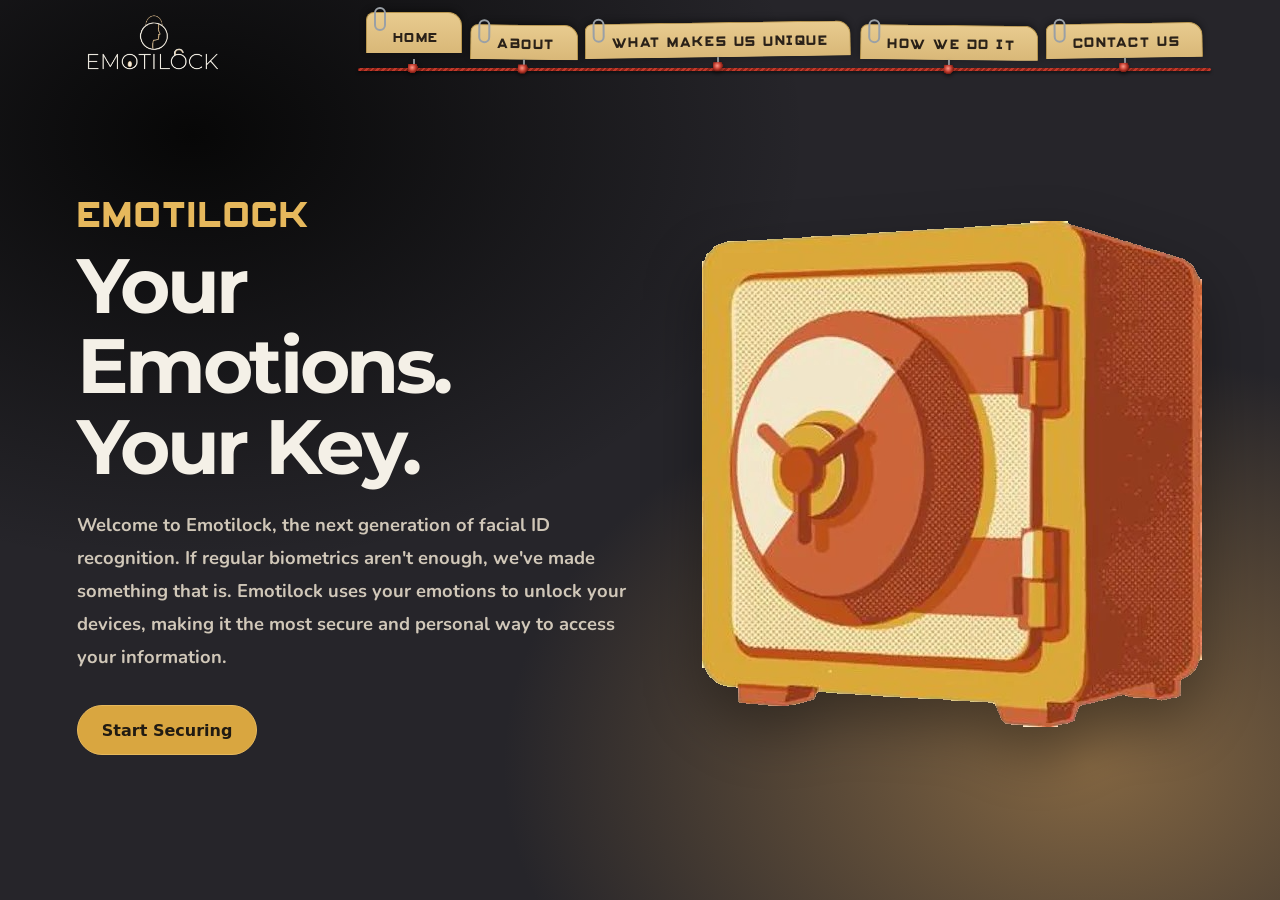
==== commit 062a5593: "fixed favicons" ====
--- a/index.html
+++ b/index.html
@@ -8,11 +8,11 @@
     <link rel="preconnect" href="https://fonts.gstatic.com" crossorigin>
     <link href="https://fonts.googleapis.com/css2?family=Montserrat:wght@400;500;600;700&family=Nunito:wght@700&display=swap" rel="stylesheet">
     <link rel="stylesheet" href="styles.css">
-    <link rel="icon" href="favicon.ico" sizes="any">
-    <link rel="icon" type="image/png" sizes="32x32" href="favicon-32x32.png">
-    <link rel="icon" type="image/png" sizes="16x16" href="favicon-16x16.png">
-    <link rel="apple-touch-icon" href="logo_apple.png">
-    <link rel="manifest" href="site.webmanifest">
+    <link rel="icon" href="images/favicon.ico" sizes="any">
+    <link rel="icon" type="image/png" sizes="32x32" href="images/favicon-32x32.png">
+    <link rel="icon" type="image/png" sizes="16x16" href="images/favicon-16x16.png">
+    <link rel="apple-touch-icon" href="images/logo_apple.png">
+    <link rel="manifest" href="images/site.webmanifest">
 </head>
 <body>
     <header class="site-header">
--- a/styles.css
+++ b/styles.css
@@ -15,6 +15,13 @@
     text-rendering: optimizeLegibility;
     -webkit-font-smoothing: antialiased;
     -moz-osx-font-smoothing: grayscale;
+
+    /* heist folder colors */
+    --folder: #d9b878;
+    --folder-light: #e8cb8f;
+    --folder-dark: #b8964f;
+    --ink: #2a2118;
+    --stamp: #c0392b;
 }
 
 * {
@@ -54,26 +61,122 @@
     height: auto;
 }
 
+/* ---------- NAV: FOLDER TABS ON A STRING ---------- */
 .site-header nav {
     display: flex;
     flex-wrap: wrap;
     justify-content: flex-end;
-    gap: clamp(0.8rem, 2vw, 1.75rem);
+    align-items: flex-end;
+    gap: 8px;
+    margin: 0;
+    padding: 0 0 20px; /* room for the string + pins under the tabs */
+    list-style: none;
+    position: relative;
 }
 
 .site-header nav a {
-    color: #e4d7c0;
-    font-family: "Spy Agency", sans-serif;
-    font-size: 0.9rem;
+    position: relative;
+    display: block;
+    padding: 10px 22px 8px 26px;
+    color: var(--ink);
+    font-family: "Spy Agency", "Courier New", Courier, monospace;
+    font-size: 0.95rem;
+    font-weight: 700;
+    letter-spacing: 0.1em;
+    text-transform: uppercase;
     text-decoration: none;
-    transition: color 160ms ease;
-}
-
+    /* layer 1: CLASSIFIED stamp (hidden until hover), layer 2: folder color */
+    background-color: var(--folder);
+    background-image:
+        url("data:image/svg+xml,%3Csvg xmlns='http://www.w3.org/2000/svg' width='72' height='22' viewBox='0 0 72 22'%3E%3Cg transform='rotate(8 36 11)'%3E%3Crect x='3' y='5' width='66' height='12' rx='2' fill='none' stroke='%23c0392b' stroke-width='1.6'/%3E%3Ctext x='36' y='14' text-anchor='middle' font-family='Courier New,monospace' font-weight='700' font-size='8' letter-spacing='1' fill='%23c0392b'%3ECLASSIFIED%3C/text%3E%3C/g%3E%3C/svg%3E"),
+        linear-gradient(180deg, var(--folder-light), var(--folder));
+    background-repeat: no-repeat;
+    background-position: right 3px top 0, 0 0;
+    background-size: 0 0, 100% 100%;
+    border: 1px solid var(--folder-dark);
+    border-bottom: none;
+    border-radius: 8px 14px 0 0;
+    box-shadow: 0 -2px 6px rgb(0 0 0 / 40%);
+    transform-origin: bottom left;
+    transition: transform 150ms ease, padding 150ms ease, background-size 120ms ease;
+    z-index: 1; /* keeps tabs and pins above the string */
+}
+
+/* staggered "stacked on a desk" tilt */
+.site-header nav a:nth-of-type(odd) {
+    transform: rotate(-0.8deg);
+}
+
+.site-header nav a:nth-of-type(even) {
+    transform: rotate(0.6deg);
+}
+
+.site-header nav a:hover,
+.site-header nav a:focus-visible,
+.site-header nav a[aria-current="page"] {
+    color: var(--ink);
+    transform: translateY(-6px) rotate(0);
+    padding-top: 16px;
+    outline: none;
+}
+
+/* paperclip */
+.site-header nav a::before {
+    content: "";
+    position: absolute;
+    left: 7px;
+    top: -6px;
+    width: 8px;
+    height: 20px;
+    border: 2px solid #9aa0a6;
+    border-radius: 6px;
+}
+
+/* CLASSIFIED stamp pops in on hover */
 .site-header nav a:hover,
 .site-header nav a:focus-visible {
-    color: #e6b85c;
-}
-
+    background-size: 72px 22px, 100% 100%;
+}
+
+/* red string running under the tabs */
+.site-header nav::after {
+    content: "";
+    position: absolute;
+    left: -8px;
+    right: -8px;
+    bottom: 8px;
+    height: 3px;
+    border-radius: 2px;
+    background: repeating-linear-gradient(135deg, #8f2418 0 2px, #c0392b 2px 4px);
+    box-shadow: 0 2px 3px rgb(0 0 0 / 50%);
+    pointer-events: none;
+    z-index: 0;
+}
+
+/* a pin dropping from each tab onto the string */
+.site-header nav a::after {
+    content: "";
+    position: absolute;
+    top: 100%;
+    left: 50%;
+    width: 11px;
+    height: 16px;
+    margin-left: -5.5px;
+    background:
+        radial-gradient(circle at 38% 32%, #ff9a8a 0, #c0392b 3.5px, #7a1d14 5.5px, transparent 5.7px) 50% 100% / 11px 11px no-repeat,
+        linear-gradient(#8a8f94, #8a8f94) 50% 0 / 2px 6px no-repeat;
+    filter: drop-shadow(0 2px 2px rgb(0 0 0 / 50%));
+    pointer-events: none;
+}
+
+/* when a tab lifts on hover, keep its pin anchored on the string */
+.site-header nav a:hover::after,
+.site-header nav a:focus-visible::after,
+.site-header nav a[aria-current="page"]::after {
+    top: calc(100% + 6px);
+}
+
+/* ---------- PAGE CONTENT ---------- */
 .hero,
 .page-main {
     width: min(100%, 1280px);
@@ -883,6 +986,13 @@
 
     .site-header nav {
         justify-content: flex-start;
+        padding-bottom: 0;
+    }
+
+    /* tabs wrap onto several rows on small screens, so skip the string */
+    .site-header nav::after,
+    .site-header nav a::after {
+        display: none;
     }
 
     .hero,
@@ -974,11 +1084,12 @@
     }
 
     .site-header nav {
-        gap: 0.75rem 1rem;
+        gap: 0.5rem;
     }
 
     .site-header nav a {
-        font-size: 0.82rem;
+        padding: 8px 14px 6px 20px;
+        font-size: 0.8rem;
     }
 
     .expression-sequence li {
@@ -986,4 +1097,4 @@
         padding: 0.85rem;
         font-size: 0.95rem;
     }
-}
+}
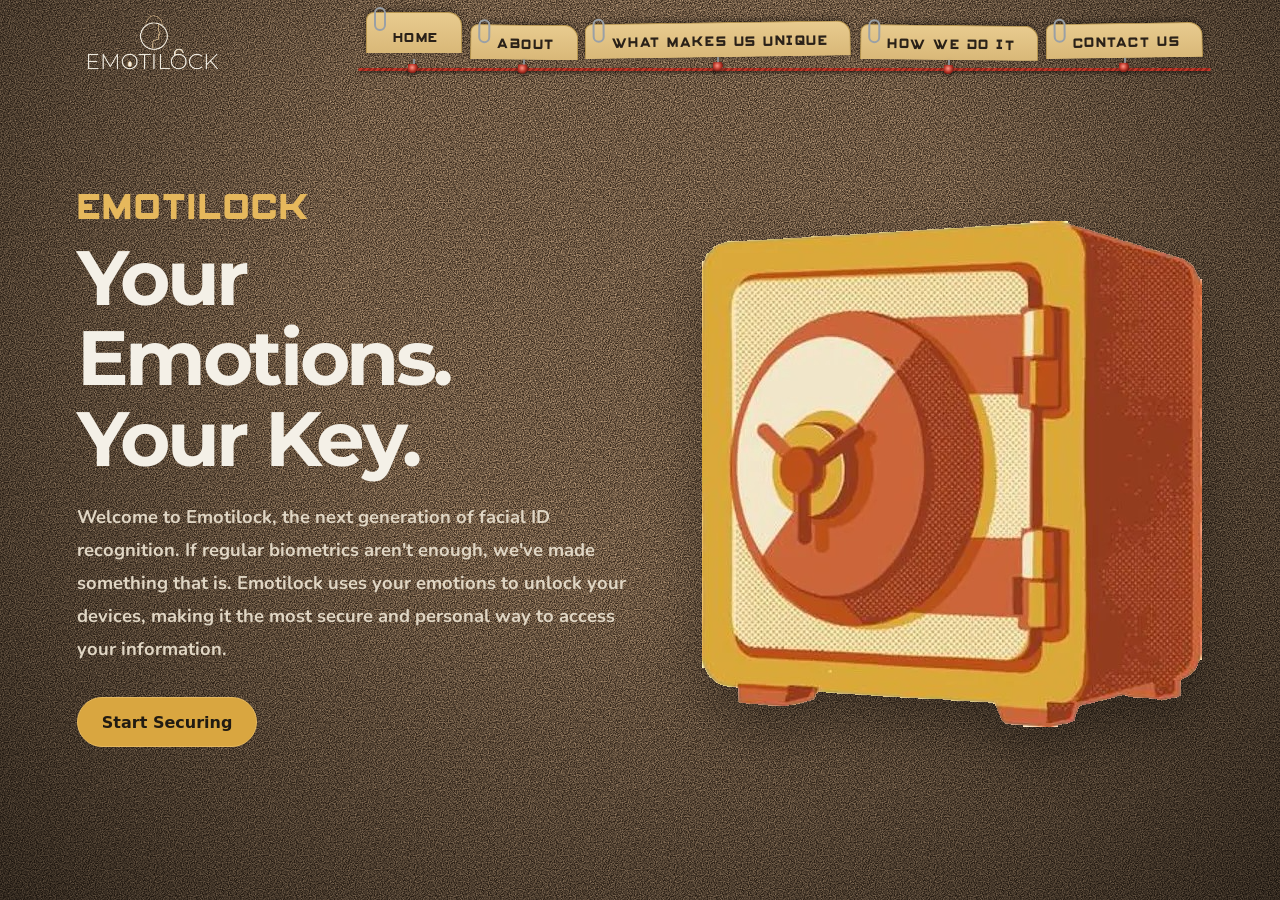
==== commit ab403035: "Add files via upload" ====
--- a/index.html
+++ b/index.html
@@ -13,6 +13,7 @@
     <link rel="icon" type="image/png" sizes="16x16" href="images/favicon-16x16.png">
     <link rel="apple-touch-icon" href="images/logo_apple.png">
     <link rel="manifest" href="images/site.webmanifest">
+    <script defer src="Connection.js"></script>
 </head>
 <body>
     <header class="site-header">
@@ -33,6 +34,7 @@
             <h1 id="hero-title">Your Emotions.<br>Your Key.</h1>
             <p class="description">Welcome to Emotilock, the next generation of facial ID recognition. If regular biometrics aren't enough, we've made something that is. Emotilock uses your emotions to unlock your devices, making it the most secure and personal way to access your information.</p>
             <button class="primary-button" type="button">Start Securing</button>
+            <p class="scanner-status" id="scanner-status" role="status" aria-live="polite"></p>
         </section>
         <figure class="hero-art">
             <img src="better.png" alt="Closed gold-toned safe with a round combination lock" width="500" height="500">
--- a/styles.css
+++ b/styles.css
@@ -10,7 +10,7 @@
     color-scheme: dark;
     font-family: Inter, ui-sans-serif, system-ui, -apple-system, BlinkMacSystemFont, "Segoe UI", sans-serif;
     color: #f4f0e7;
-    background: #26252a;
+    background: #3a2b1e;
     font-synthesis: none;
     text-rendering: optimizeLegibility;
     -webkit-font-smoothing: antialiased;
@@ -22,21 +22,30 @@
     --folder-dark: #b8964f;
     --ink: #2a2118;
     --stamp: #c0392b;
+
+    /* planning board colors */
+    --cork: #3a2b1e;
+    --paper-text: #4a3b2a;
+    --mark: #9b2d20; /* typewriter-red labels on paper */
+    --paper-bg: linear-gradient(180deg, #f3e9cd, #e6d8b2);
+    --paper-border: 1px solid rgb(0 0 0 / 14%);
+    --paper-shadow: 0 1px 1px rgb(0 0 0 / 35%), 0 12px 22px rgb(0 0 0 / 45%);
 }
 
 * {
     box-sizing: border-box;
 }
 
+/* corkboard: noise texture + dark vignette */
 body {
     min-width: 320px;
     min-height: 100vh;
     margin: 0;
     padding: 0 clamp(1.25rem, 6vw, 6rem);
     background:
-        radial-gradient(ellipse at 15% 15%, #070707 0, transparent 40%),
-        radial-gradient(ellipse at 85% 85%, #836642 0, transparent 38%),
-        #26252a;
+        radial-gradient(ellipse at 50% 30%, transparent 35%, rgb(0 0 0 / 55%) 100%),
+        url("data:image/svg+xml,%3Csvg xmlns='http://www.w3.org/2000/svg' width='260' height='260'%3E%3Cfilter id='c'%3E%3CfeTurbulence type='fractalNoise' baseFrequency='.85' numOctaves='3' stitchTiles='stitch'/%3E%3CfeColorMatrix values='0 0 0 0 .62 0 0 0 0 .42 0 0 0 0 .25 1.6 0 0 0 -.45'/%3E%3C/filter%3E%3Crect width='100%25' height='100%25' filter='url(%23c)'/%3E%3C/svg%3E"),
+        var(--cork);
 }
 
 .site-header {
@@ -192,40 +201,6 @@
     isolation: isolate;
 }
 
-.page-main::before,
-.page-main::after {
-    position: absolute;
-    z-index: -1;
-    content: "";
-    pointer-events: none;
-}
-
-.page-main::before {
-    top: 12%;
-    right: -5rem;
-    width: clamp(220px, 34vw, 440px);
-    aspect-ratio: 1;
-    border: 1px solid rgb(230 184 92 / 22%);
-    border-radius: 50%;
-    box-shadow:
-        inset 0 0 0 18px rgb(230 184 92 / 3%),
-        inset 0 0 0 58px rgb(230 184 92 / 3%),
-        0 0 100px rgb(230 184 92 / 7%);
-}
-
-.page-main::after {
-    top: 22%;
-    right: clamp(2rem, 12vw, 10rem);
-    width: 12px;
-    aspect-ratio: 1;
-    border-radius: 50%;
-    background: #e6b85c;
-    box-shadow:
-        0 0 24px 8px rgb(230 184 92 / 24%),
-        -145px 140px 0 -4px rgb(230 184 92 / 70%),
-        -145px 140px 24px 2px rgb(230 184 92 / 20%);
-}
-
 .hero {
     display: grid;
     grid-template-columns: minmax(0, 1fr) minmax(280px, 0.9fr);
@@ -299,31 +274,20 @@
     z-index: 1;
     display: grid;
     grid-template-columns: repeat(3, minmax(0, 1fr));
-    gap: 1rem;
+    gap: 1.4rem;
     margin-top: clamp(2rem, 5vh, 3.5rem);
 }
 
+/* ----- paper notes ----- */
 .feature-card {
     position: relative;
     min-height: 270px;
     padding: clamp(1.25rem, 2.5vw, 2rem);
     overflow: hidden;
-    border: 1px solid rgb(230 184 92 / 24%);
-    border-radius: 18px;
-    background: linear-gradient(145deg, rgb(255 255 255 / 6%), rgb(255 255 255 / 1%));
-    box-shadow: 0 18px 44px rgb(0 0 0 / 12%);
-}
-
-.feature-card::after {
-    position: absolute;
-    right: -42px;
-    bottom: -52px;
-    width: 140px;
-    aspect-ratio: 1;
-    border: 1px solid rgb(230 184 92 / 16%);
-    border-radius: 50%;
-    content: "";
-    pointer-events: none;
+    border: var(--paper-border);
+    border-radius: 3px;
+    background: var(--paper-bg);
+    box-shadow: var(--paper-shadow);
 }
 
 .feature-icon {
@@ -332,15 +296,15 @@
     display: grid;
     place-items: center;
     margin-bottom: 1.5rem;
-    border: 1px solid rgb(230 184 92 / 35%);
-    border-radius: 14px;
-    background: rgb(230 184 92 / 8%);
+    border: 1px solid rgb(42 33 24 / 35%);
+    border-radius: 6px;
+    background: rgb(155 45 32 / 8%);
 }
 
 .feature-icon svg {
     width: 28px;
     height: 28px;
-    stroke: #e6b85c;
+    stroke: var(--mark);
     stroke-linecap: round;
     stroke-linejoin: round;
     stroke-width: 1.7;
@@ -348,8 +312,9 @@
 
 .feature-index,
 .comparison-label {
-    color: #e6b85c;
-    font-size: 0.7rem;
+    color: var(--mark);
+    font-family: "Courier New", Courier, monospace;
+    font-size: 0.72rem;
     font-weight: 700;
     letter-spacing: 0.13em;
 }
@@ -358,7 +323,7 @@
     position: relative;
     z-index: 1;
     margin: 0.65rem 0 0.6rem;
-    color: #f4f0e7;
+    color: var(--ink);
     font-family: "Montserrat", sans-serif;
     font-size: clamp(1.05rem, 1.5vw, 1.3rem);
     line-height: 1.4;
@@ -369,19 +334,21 @@
     position: relative;
     z-index: 1;
     margin: 0;
-    color: #d0c7b8;
+    color: var(--paper-text);
     font-size: 0.95rem;
     line-height: 1.7;
 }
 
+/* ----- manila folder holding the comparison ----- */
 .comparison-section {
     position: relative;
     z-index: 1;
     margin: clamp(3rem, 7vh, 5rem) 0 1rem;
     padding: clamp(1.5rem, 4vw, 3rem);
-    border: 1px solid rgb(230 184 92 / 22%);
-    border-radius: 22px;
-    background: linear-gradient(135deg, rgb(230 184 92 / 7%), rgb(255 255 255 / 2%));
+    border: 1px solid var(--folder-dark);
+    border-radius: 4px 18px 4px 4px;
+    background: linear-gradient(180deg, #e3c88b, #d3b071);
+    box-shadow: var(--paper-shadow);
 }
 
 .comparison-heading {
@@ -390,7 +357,7 @@
 
 .comparison-heading h2 {
     margin: 0.5rem 0 0;
-    color: #f4f0e7;
+    color: var(--ink);
     font-family: "Montserrat", sans-serif;
     font-size: clamp(1.5rem, 3vw, 2.2rem);
     letter-spacing: -0.04em;
@@ -405,19 +372,20 @@
 
 .comparison-card {
     padding: 1.35rem;
-    border: 1px solid rgb(255 255 255 / 9%);
-    border-radius: 16px;
-    background: rgb(9 9 10 / 28%);
+    border: var(--paper-border);
+    border-radius: 3px;
+    background: linear-gradient(180deg, #f6eed6, #ede1bf);
+    box-shadow: 0 2px 6px rgb(0 0 0 / 25%);
 }
 
 .comparison-card-featured {
-    border-color: rgb(230 184 92 / 40%);
-    background: linear-gradient(145deg, rgb(230 184 92 / 10%), rgb(9 9 10 / 24%));
+    border: 2px solid var(--mark);
+    background: linear-gradient(180deg, #f8eccb, #efdcae);
 }
 
 .comparison-card h3 {
     margin: 0.7rem 0 0.5rem;
-    color: #f4f0e7;
+    color: var(--ink);
     font-family: "Montserrat", sans-serif;
     font-size: 1.15rem;
     line-height: 1.45;
@@ -425,7 +393,7 @@
 
 .comparison-divider {
     align-self: center;
-    color: #e6b85c;
+    color: var(--mark);
     font-family: "Spy Agency", sans-serif;
     font-size: 1.1rem;
     letter-spacing: 0.08em;
@@ -433,7 +401,7 @@
 
 .comparison-note {
     margin: 1rem 0 0;
-    color: #bfb6a8;
+    color: #5a4a36;
     font-size: 0.82rem;
     line-height: 1.6;
 }
@@ -463,18 +431,18 @@
     justify-content: center;
     padding: 2rem;
     overflow: hidden;
-    border: 1px solid rgb(230 184 92 / 32%);
-    border-radius: 24px;
-    background:
-        radial-gradient(circle at 80% 20%, rgb(230 184 92 / 15%), transparent 48%),
-        linear-gradient(145deg, rgb(255 255 255 / 5%), rgb(255 255 255 / 1%));
+    border: var(--paper-border);
+    border-radius: 3px;
+    background: var(--paper-bg);
+    box-shadow: var(--paper-shadow);
 }
 
 .about-statement-label {
     position: relative;
     z-index: 1;
-    color: #e6b85c;
-    font-size: 0.72rem;
+    color: var(--mark);
+    font-family: "Courier New", Courier, monospace;
+    font-size: 0.74rem;
     font-weight: 700;
     letter-spacing: 0.16em;
 }
@@ -483,21 +451,21 @@
     position: relative;
     z-index: 1;
     margin: 1rem 0 0;
-    color: #d0c7b8;
+    color: var(--paper-text);
     font-family: "Montserrat", sans-serif;
     font-size: clamp(1.2rem, 2.3vw, 1.7rem);
     line-height: 1.55;
 }
 
 .about-statement strong {
-    color: #f4f0e7;
+    color: var(--ink);
 }
 
 .about-statement-mark {
     position: absolute;
     right: 1rem;
     bottom: -5.5rem;
-    color: rgb(230 184 92 / 9%);
+    color: rgb(155 45 32 / 8%);
     font-family: "Spy Agency", sans-serif;
     font-size: 18rem;
     line-height: 1;
@@ -509,7 +477,7 @@
     top: -4rem;
     width: 15rem;
     aspect-ratio: 1;
-    border: 1px solid rgb(230 184 92 / 24%);
+    border: 1px solid rgb(155 45 32 / 20%);
     border-radius: 50%;
 }
 
@@ -517,7 +485,7 @@
     right: 1rem;
     top: 0;
     width: 7rem;
-    border-color: rgb(230 184 92 / 17%);
+    border-color: rgb(155 45 32 / 14%);
 }
 
 .about-principles {
@@ -542,7 +510,7 @@
 .principle-grid {
     display: grid;
     grid-template-columns: repeat(3, minmax(0, 1fr));
-    gap: 1rem;
+    gap: 1.4rem;
 }
 
 .principle-card {
@@ -550,13 +518,14 @@
     min-height: 190px;
     padding: 1.4rem;
     overflow: hidden;
-    border-top: 1px solid rgb(230 184 92 / 45%);
-    border-radius: 0 0 16px 16px;
-    background: linear-gradient(180deg, rgb(230 184 92 / 7%), rgb(255 255 255 / 1%));
+    border: var(--paper-border);
+    border-radius: 3px;
+    background: var(--paper-bg);
+    box-shadow: var(--paper-shadow);
 }
 
 .principle-number {
-    color: #e6b85c;
+    color: var(--mark);
     font-family: "Spy Agency", sans-serif;
     font-size: 0.95rem;
     letter-spacing: 0.1em;
@@ -564,14 +533,14 @@
 
 .principle-card h3 {
     margin: 1rem 0 0.5rem;
-    color: #f4f0e7;
+    color: var(--ink);
     font-family: "Montserrat", sans-serif;
     font-size: 1.05rem;
 }
 
 .principle-card p {
     margin: 0;
-    color: #d0c7b8;
+    color: var(--paper-text);
     font-size: 0.92rem;
     line-height: 1.7;
 }
@@ -603,19 +572,22 @@
 }
 
 .process-step {
+    position: relative;
     min-height: 220px;
     display: flex;
     flex-direction: column;
     align-items: flex-start;
     padding: 1.35rem;
-    border: 1px solid rgb(230 184 92 / 22%);
-    border-radius: 18px;
-    background: linear-gradient(145deg, rgb(255 255 255 / 5%), rgb(255 255 255 / 1%));
+    border: var(--paper-border);
+    border-radius: 3px;
+    background: var(--paper-bg);
+    box-shadow: var(--paper-shadow);
 }
 
 .process-index {
-    color: #e6b85c;
-    font-size: 0.68rem;
+    color: var(--mark);
+    font-family: "Courier New", Courier, monospace;
+    font-size: 0.7rem;
     font-weight: 700;
     letter-spacing: 0.12em;
 }
@@ -626,15 +598,15 @@
     height: 42px;
     display: block;
     margin: 1.3rem 0 0.8rem;
-    border: 1px solid rgb(230 184 92 / 55%);
-    border-radius: 13px;
-    background: rgb(230 184 92 / 8%);
+    border: 1px solid rgb(42 33 24 / 45%);
+    border-radius: 8px;
+    background: rgb(155 45 32 / 7%);
 }
 
 .process-camera::before {
     position: absolute;
     inset: 11px 8px;
-    border: 1px solid #e6b85c;
+    border: 1px solid var(--mark);
     border-radius: 4px;
     content: "";
 }
@@ -645,7 +617,7 @@
     left: 16px;
     width: 9px;
     aspect-ratio: 1;
-    border: 1px solid #e6b85c;
+    border: 1px solid var(--mark);
     border-radius: 50%;
     content: "";
 }
@@ -656,7 +628,7 @@
     left: 9px;
     width: 22px;
     height: 7px;
-    border: 1px solid #e6b85c;
+    border: 1px solid var(--mark);
     border-radius: 50%;
     content: "";
 }
@@ -675,22 +647,22 @@
     left: 14px;
     width: 12px;
     height: 18px;
-    border-right: 2px solid #e6b85c;
-    border-bottom: 2px solid #e6b85c;
+    border-right: 2px solid var(--mark);
+    border-bottom: 2px solid var(--mark);
     content: "";
     transform: rotate(42deg);
 }
 
 .process-step h2 {
     margin: 0 0 0.45rem;
-    color: #f4f0e7;
+    color: var(--ink);
     font-family: "Montserrat", sans-serif;
     font-size: 1.05rem;
 }
 
 .process-step p {
     margin: 0;
-    color: #d0c7b8;
+    color: var(--paper-text);
     font-size: 0.88rem;
     line-height: 1.6;
 }
@@ -722,6 +694,7 @@
 
 .section-kicker {
     color: #e6b85c;
+    font-family: "Courier New", Courier, monospace;
     font-size: 0.78rem;
     font-weight: 700;
     letter-spacing: 0.14em;
@@ -739,7 +712,7 @@
 .expression-sequence {
     display: grid;
     grid-template-columns: repeat(4, minmax(0, 1fr));
-    gap: 0.85rem;
+    gap: 1.2rem;
     margin: 0;
     padding: 0;
     list-style: none;
@@ -755,28 +728,36 @@
     gap: 1.25rem;
     padding: 1rem 1.1rem;
     overflow: hidden;
-    border: 1px solid rgb(230 184 92 / 22%);
-    border-radius: 16px;
-    background: linear-gradient(145deg, rgb(255 255 255 / 5%), rgb(255 255 255 / 1%));
-    color: #f4f0e7;
+    border: var(--paper-border);
+    border-radius: 3px;
+    background: var(--paper-bg);
+    box-shadow: var(--paper-shadow);
+    color: var(--ink);
     font-family: "Montserrat", sans-serif;
     font-size: 1.05rem;
     font-weight: 600;
 }
 
-.expression-sequence li::after {
-    position: absolute;
-    right: -22px;
-    bottom: -34px;
-    width: 84px;
-    aspect-ratio: 1;
-    border: 1px solid rgb(230 184 92 / 22%);
-    border-radius: 50%;
-    content: "";
+.expression-face {
+    width: 116px;
+    height: auto;
+    max-height: 94px;
+    align-self: center;
+    object-fit: contain;
+}
+
+.expression-sequence li.expression-angry,
+.expression-sequence li.expression-disgusted,
+.expression-sequence li.expression-fearful,
+.expression-sequence li.expression-happy,
+.expression-sequence li.expression-neutral,
+.expression-sequence li.expression-sad,
+.expression-sequence li.expression-surprise {
+    min-height: 210px;
 }
 
 .expression-number {
-    color: #e6b85c;
+    color: var(--mark);
     font-family: "Spy Agency", sans-serif;
     font-size: 0.9rem;
     letter-spacing: 0.08em;
@@ -784,7 +765,7 @@
 
 .sequence-note {
     margin: 1rem 0 0;
-    color: #bfb6a8;
+    color: #cfc4b0;
     font-size: 0.9rem;
     line-height: 1.7;
 }
@@ -793,7 +774,7 @@
 .page-description {
     max-width: 62ch;
     margin: 1.25rem 0 2rem;
-    color: #d0c7b8;
+    color: #e0d6c4;
     font-size: clamp(1rem, 2vw, 1.15rem);
     line-height: 1.8;
 }
@@ -873,7 +854,7 @@
     z-index: 1;
     display: grid;
     grid-template-columns: repeat(3, minmax(0, 1fr));
-    gap: 1rem;
+    gap: 1.4rem;
     margin-top: clamp(2rem, 5vh, 3.5rem);
 }
 
@@ -886,27 +867,16 @@
     align-items: flex-start;
     padding: 1.4rem;
     overflow: hidden;
-    border: 1px solid rgb(230 184 92 / 24%);
-    border-radius: 18px;
-    background: linear-gradient(145deg, rgb(255 255 255 / 6%), rgb(255 255 255 / 1%));
-    box-shadow: 0 18px 44px rgb(0 0 0 / 12%);
-}
-
-.contact-card::after {
-    position: absolute;
-    right: -45px;
-    top: 55px;
-    width: 140px;
-    aspect-ratio: 1;
-    border: 1px solid rgb(230 184 92 / 15%);
-    border-radius: 50%;
-    content: "";
-    pointer-events: none;
+    border: var(--paper-border);
+    border-radius: 3px;
+    background: var(--paper-bg);
+    box-shadow: var(--paper-shadow);
 }
 
 .contact-card-index {
-    color: #e6b85c;
-    font-size: 0.68rem;
+    color: var(--mark);
+    font-family: "Courier New", Courier, monospace;
+    font-size: 0.7rem;
     font-weight: 700;
     letter-spacing: 0.13em;
 }
@@ -917,10 +887,10 @@
     display: grid;
     place-items: center;
     margin-top: 1.2rem;
-    border: 1px solid rgb(230 184 92 / 45%);
+    border: 1px solid rgb(42 33 24 / 45%);
     border-radius: 50%;
-    background: rgb(230 184 92 / 9%);
-    color: #f4f0e7;
+    background: rgb(155 45 32 / 9%);
+    color: var(--ink);
     font-family: "Montserrat", sans-serif;
     font-size: 0.85rem;
     font-weight: 700;
@@ -930,7 +900,7 @@
     position: relative;
     z-index: 1;
     margin: 0.9rem 0 0.35rem;
-    color: #f4f0e7;
+    color: var(--ink);
     font-family: "Montserrat", sans-serif;
     font-size: 1.1rem;
 }
@@ -938,7 +908,7 @@
 .contact-email {
     position: relative;
     z-index: 1;
-    color: #d0c7b8;
+    color: var(--paper-text);
     font-size: 0.87rem;
     overflow-wrap: anywhere;
     text-decoration: none;
@@ -946,7 +916,7 @@
 
 .contact-email:hover,
 .contact-email:focus-visible {
-    color: #f4f0e7;
+    color: var(--mark);
     text-decoration: underline;
     text-underline-offset: 0.2em;
 }
@@ -959,7 +929,7 @@
     gap: 0.45rem;
     margin-top: auto;
     padding-top: 1rem;
-    color: #e6b85c;
+    color: var(--mark);
     font-size: 0.82rem;
     font-weight: 700;
     text-decoration: none;
@@ -967,12 +937,101 @@
 
 .contact-social:hover,
 .contact-social:focus-visible {
-    color: #f4f0e7;
+    color: var(--ink);
 }
 
 .contact-social-empty {
-    color: #9e9587;
+    color: #8a7a62;
     font-weight: 400;
+}
+
+/* ---------- PLANNING BOARD: PINS + TILT ---------- */
+
+/* leave room at the top of each note for its pin */
+.feature-card,
+.principle-card,
+.contact-card,
+.process-step,
+.about-statement,
+.expression-sequence li {
+    padding-top: 2.1rem;
+}
+
+/* stringless pushpin on every note and on the folder */
+.feature-card::before,
+.principle-card::before,
+.contact-card::before,
+.process-step::before,
+.about-statement::before,
+.expression-sequence li::before,
+.comparison-section::before {
+    content: "";
+    position: absolute;
+    top: 9px;
+    left: 50%;
+    z-index: 2;
+    width: 14px;
+    height: 14px;
+    margin-left: -7px;
+    border-radius: 50%;
+    background: radial-gradient(
+        circle at 35% 30%,
+        rgb(255 255 255 / 70%) 0 1.5px,
+        var(--pin, #c0392b) 3.5px 6px,
+        rgb(0 0 0 / 55%) 8px
+    );
+    box-shadow:
+        0 3px 4px rgb(0 0 0 / 55%),
+        inset -1px -1px 2px rgb(0 0 0 / 35%);
+    pointer-events: none;
+}
+
+/* mix in some gold pins */
+.feature-card:nth-child(3n + 2),
+.principle-card:nth-child(3n + 2),
+.contact-card:nth-child(3n + 2),
+.expression-sequence li:nth-child(3n + 2),
+.process-step:nth-child(4n + 3) {
+    --pin: #d9a640;
+}
+
+/* notes sit at slightly different angles, like they were pinned by hand */
+.feature-card,
+.principle-card,
+.contact-card,
+.process-step,
+.about-statement,
+.expression-sequence li {
+    transition: transform 200ms ease;
+}
+
+.feature-card:nth-child(odd),
+.principle-card:nth-child(odd),
+.contact-card:nth-child(odd),
+.process-step:nth-child(odd),
+.expression-sequence li:nth-child(odd) {
+    transform: rotate(-0.9deg);
+}
+
+.feature-card:nth-child(even),
+.principle-card:nth-child(even),
+.contact-card:nth-child(even),
+.process-step:nth-child(even),
+.expression-sequence li:nth-child(even) {
+    transform: rotate(0.7deg);
+}
+
+.about-statement {
+    transform: rotate(0.6deg);
+}
+
+.feature-card:hover,
+.principle-card:hover,
+.contact-card:hover,
+.process-step:hover,
+.about-statement:hover,
+.expression-sequence li:hover {
+    transform: rotate(0) translateY(-4px);
 }
 
 @media (max-width: 760px) {
@@ -1010,16 +1069,6 @@
         width: min(100%, 420px);
     }
 
-    .page-main::before {
-        top: 4%;
-        right: -8rem;
-    }
-
-    .page-main::after {
-        top: 12%;
-        right: 3rem;
-    }
-
     .expression-sequence {
         grid-template-columns: repeat(2, minmax(0, 1fr));
     }
@@ -1094,7 +1143,7 @@
 
     .expression-sequence li {
         min-height: 100px;
-        padding: 0.85rem;
+        padding: 1.8rem 0.85rem 0.85rem;
         font-size: 0.95rem;
     }
 }
